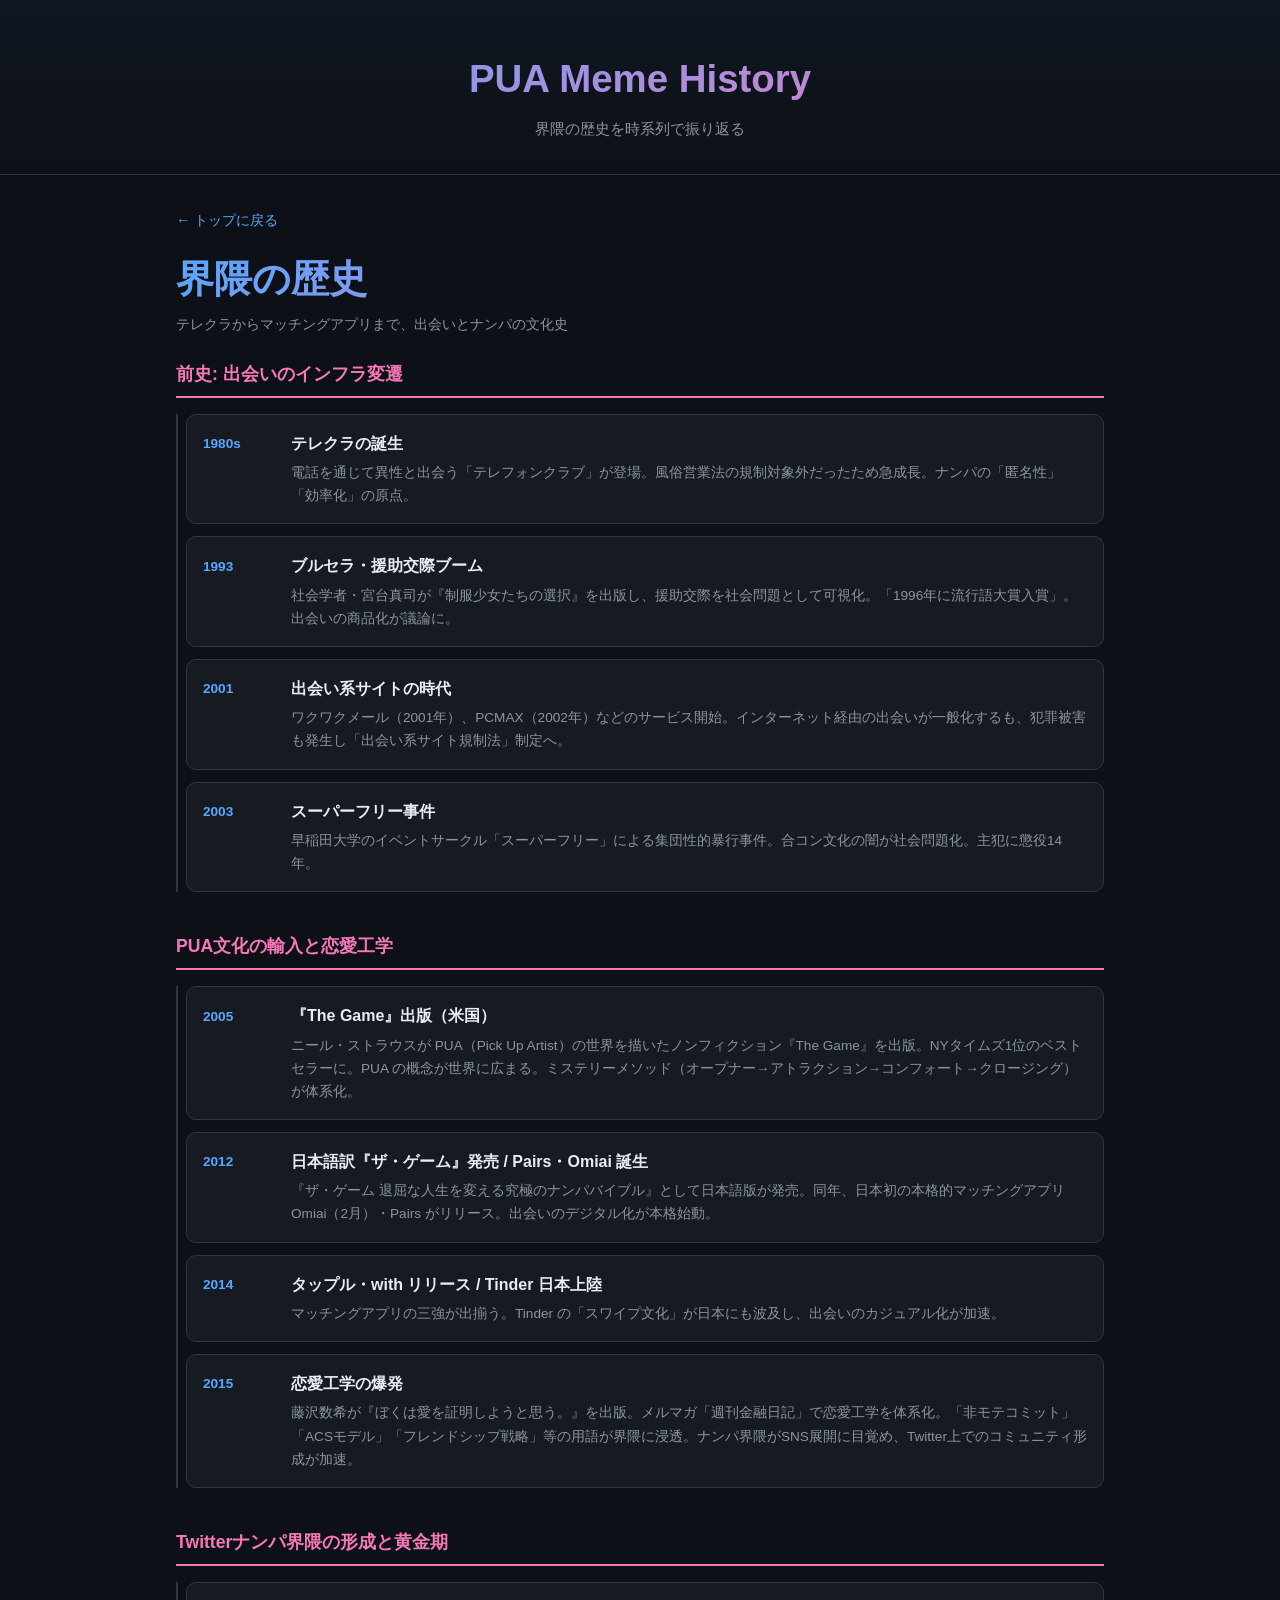
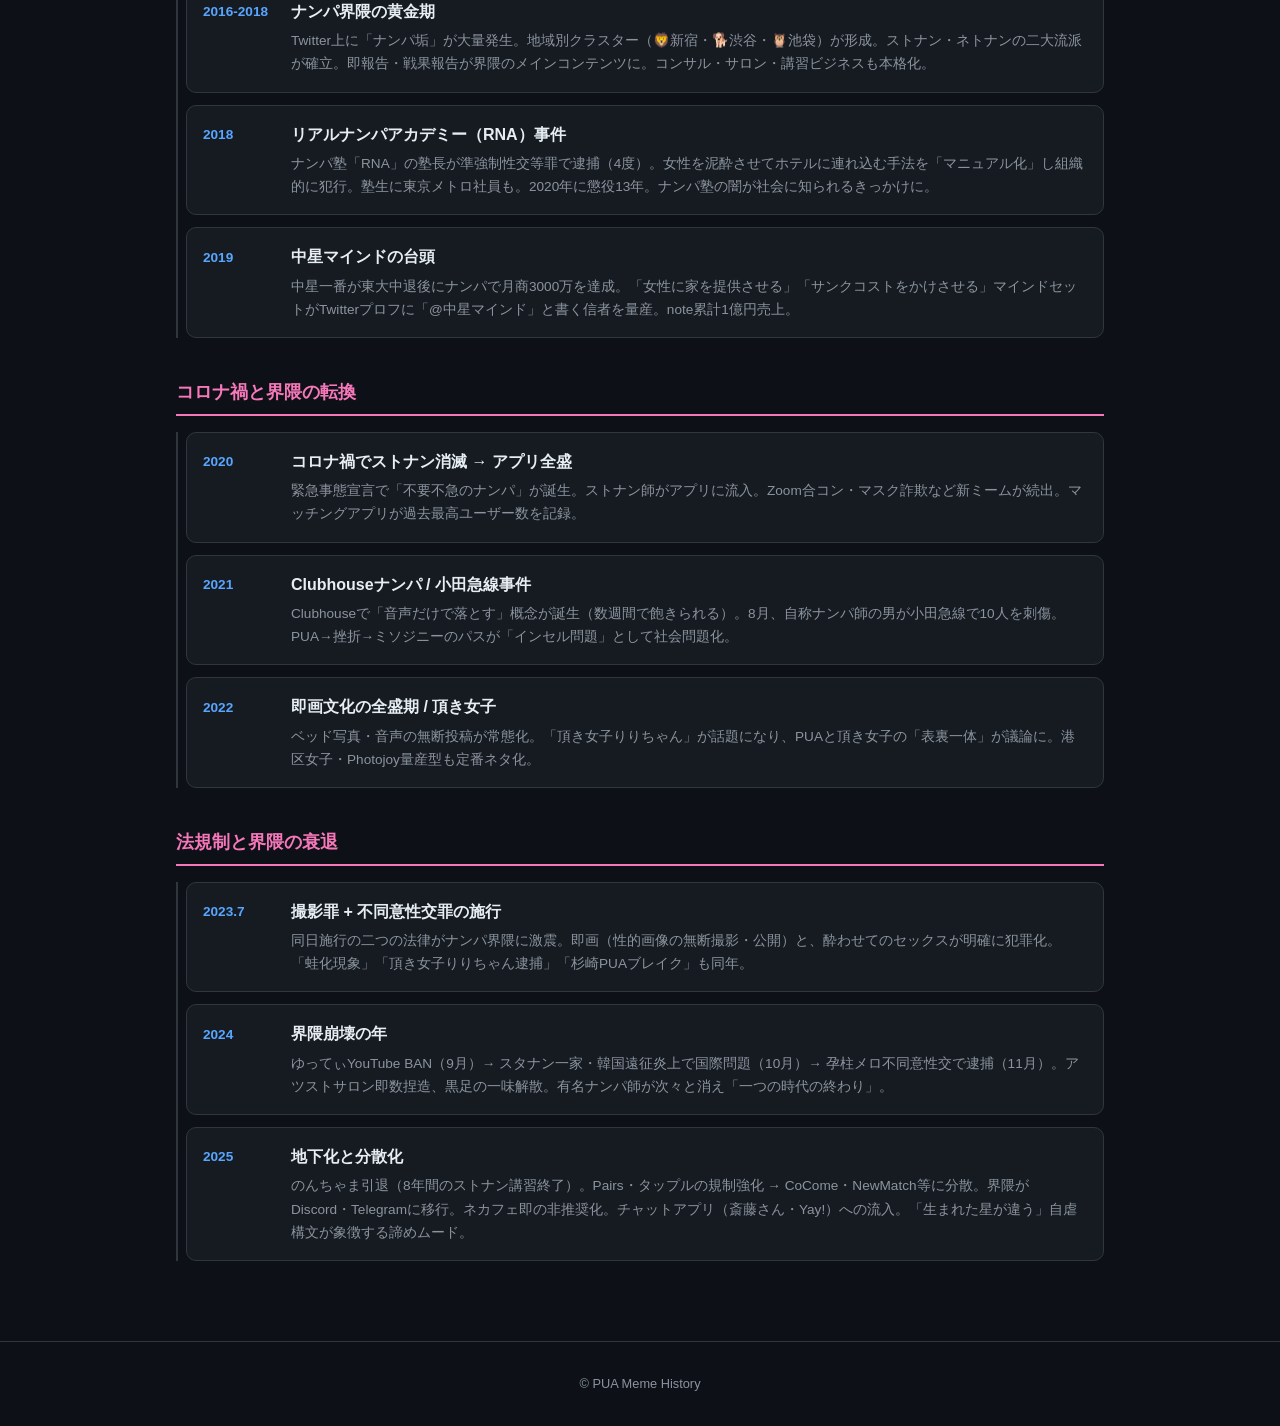
==== site/history.html @ 60b21a6e "界隈の歴史ページ（history.html）を追加 テレクラからマッチングアプリまでの出会い文化史を5つの時代に分けて記録: - 前史: テレクラ→援助交際→出会い系→スーパーフリー事件 - PUA輸" ====
<!DOCTYPE html>
<html lang="ja">
<head>
  <meta charset="UTF-8">
  <meta name="viewport" content="width=device-width, initial-scale=1.0">
  <title>界隈の歴史 - PUA Meme History</title>
  <meta name="description" content="PUA / ナンパ / マッチングアプリ界隈の歴史年表">
  <link rel="icon" href="data:image/svg+xml,<svg xmlns='http://www.w3.org/2000/svg' viewBox='0 0 100 100'><text y='.9em' font-size='90'>🔥</text></svg>">
  <link rel="stylesheet" href="style.css">
</head>
<body>

  <header class="site-header">
    <a href="index.html" class="site-header-link">
      <h1>PUA Meme History</h1>
    </a>
    <p>界隈の歴史を時系列で振り返る</p>
  </header>

  <main class="container container-wide">
    <nav class="year-nav">
      <a href="index.html" class="back-link">&larr; トップに戻る</a>
    </nav>

    <h2 class="year-title">界隈の歴史</h2>
    <p class="timeline-desc">テレクラからマッチングアプリまで、出会いとナンパの文化史</p>

    <div class="history-timeline">

      <div class="history-era">
        <h3 class="history-era-title">前史: 出会いのインフラ変遷</h3>
        <div class="history-items">
          <div class="history-item">
            <span class="history-year">1980s</span>
            <div class="history-content">
              <strong>テレクラの誕生</strong>
              <p>電話を通じて異性と出会う「テレフォンクラブ」が登場。風俗営業法の規制対象外だったため急成長。ナンパの「匿名性」「効率化」の原点。</p>
            </div>
          </div>
          <div class="history-item">
            <span class="history-year">1993</span>
            <div class="history-content">
              <strong>ブルセラ・援助交際ブーム</strong>
              <p>社会学者・宮台真司が『制服少女たちの選択』を出版し、援助交際を社会問題として可視化。「1996年に流行語大賞入賞」。出会いの商品化が議論に。</p>
            </div>
          </div>
          <div class="history-item">
            <span class="history-year">2001</span>
            <div class="history-content">
              <strong>出会い系サイトの時代</strong>
              <p>ワクワクメール（2001年）、PCMAX（2002年）などのサービス開始。インターネット経由の出会いが一般化するも、犯罪被害も発生し「出会い系サイト規制法」制定へ。</p>
            </div>
          </div>
          <div class="history-item">
            <span class="history-year">2003</span>
            <div class="history-content">
              <strong>スーパーフリー事件</strong>
              <p>早稲田大学のイベントサークル「スーパーフリー」による集団性的暴行事件。合コン文化の闇が社会問題化。主犯に懲役14年。</p>
            </div>
          </div>
        </div>
      </div>

      <div class="history-era">
        <h3 class="history-era-title">PUA文化の輸入と恋愛工学</h3>
        <div class="history-items">
          <div class="history-item">
            <span class="history-year">2005</span>
            <div class="history-content">
              <strong>『The Game』出版（米国）</strong>
              <p>ニール・ストラウスが PUA（Pick Up Artist）の世界を描いたノンフィクション『The Game』を出版。NYタイムズ1位のベストセラーに。PUA の概念が世界に広まる。ミステリーメソッド（オープナー→アトラクション→コンフォート→クロージング）が体系化。</p>
            </div>
          </div>
          <div class="history-item">
            <span class="history-year">2012</span>
            <div class="history-content">
              <strong>日本語訳『ザ・ゲーム』発売 / Pairs・Omiai 誕生</strong>
              <p>『ザ・ゲーム 退屈な人生を変える究極のナンパバイブル』として日本語版が発売。同年、日本初の本格的マッチングアプリ Omiai（2月）・Pairs がリリース。出会いのデジタル化が本格始動。</p>
            </div>
          </div>
          <div class="history-item">
            <span class="history-year">2014</span>
            <div class="history-content">
              <strong>タップル・with リリース / Tinder 日本上陸</strong>
              <p>マッチングアプリの三強が出揃う。Tinder の「スワイプ文化」が日本にも波及し、出会いのカジュアル化が加速。</p>
            </div>
          </div>
          <div class="history-item">
            <span class="history-year">2015</span>
            <div class="history-content">
              <strong>恋愛工学の爆発</strong>
              <p>藤沢数希が『ぼくは愛を証明しようと思う。』を出版。メルマガ「週刊金融日記」で恋愛工学を体系化。「非モテコミット」「ACSモデル」「フレンドシップ戦略」等の用語が界隈に浸透。ナンパ界隈がSNS展開に目覚め、Twitter上でのコミュニティ形成が加速。</p>
            </div>
          </div>
        </div>
      </div>

      <div class="history-era">
        <h3 class="history-era-title">Twitterナンパ界隈の形成と黄金期</h3>
        <div class="history-items">
          <div class="history-item">
            <span class="history-year">2016-2018</span>
            <div class="history-content">
              <strong>ナンパ界隈の黄金期</strong>
              <p>Twitter上に「ナンパ垢」が大量発生。地域別クラスター（🦁新宿・🐕渋谷・🦉池袋）が形成。ストナン・ネトナンの二大流派が確立。即報告・戦果報告が界隈のメインコンテンツに。コンサル・サロン・講習ビジネスも本格化。</p>
            </div>
          </div>
          <div class="history-item">
            <span class="history-year">2018</span>
            <div class="history-content">
              <strong>リアルナンパアカデミー（RNA）事件</strong>
              <p>ナンパ塾「RNA」の塾長が準強制性交等罪で逮捕（4度）。女性を泥酔させてホテルに連れ込む手法を「マニュアル化」し組織的に犯行。塾生に東京メトロ社員も。2020年に懲役13年。ナンパ塾の闇が社会に知られるきっかけに。</p>
            </div>
          </div>
          <div class="history-item">
            <span class="history-year">2019</span>
            <div class="history-content">
              <strong>中星マインドの台頭</strong>
              <p>中星一番が東大中退後にナンパで月商3000万を達成。「女性に家を提供させる」「サンクコストをかけさせる」マインドセットがTwitterプロフに「@中星マインド」と書く信者を量産。note累計1億円売上。</p>
            </div>
          </div>
        </div>
      </div>

      <div class="history-era">
        <h3 class="history-era-title">コロナ禍と界隈の転換</h3>
        <div class="history-items">
          <div class="history-item">
            <span class="history-year">2020</span>
            <div class="history-content">
              <strong>コロナ禍でストナン消滅 → アプリ全盛</strong>
              <p>緊急事態宣言で「不要不急のナンパ」が誕生。ストナン師がアプリに流入。Zoom合コン・マスク詐欺など新ミームが続出。マッチングアプリが過去最高ユーザー数を記録。</p>
            </div>
          </div>
          <div class="history-item">
            <span class="history-year">2021</span>
            <div class="history-content">
              <strong>Clubhouseナンパ / 小田急線事件</strong>
              <p>Clubhouseで「音声だけで落とす」概念が誕生（数週間で飽きられる）。8月、自称ナンパ師の男が小田急線で10人を刺傷。PUA→挫折→ミソジニーのパスが「インセル問題」として社会問題化。</p>
            </div>
          </div>
          <div class="history-item">
            <span class="history-year">2022</span>
            <div class="history-content">
              <strong>即画文化の全盛期 / 頂き女子</strong>
              <p>ベッド写真・音声の無断投稿が常態化。「頂き女子りりちゃん」が話題になり、PUAと頂き女子の「表裏一体」が議論に。港区女子・Photojoy量産型も定番ネタ化。</p>
            </div>
          </div>
        </div>
      </div>

      <div class="history-era">
        <h3 class="history-era-title">法規制と界隈の衰退</h3>
        <div class="history-items">
          <div class="history-item">
            <span class="history-year">2023.7</span>
            <div class="history-content">
              <strong>撮影罪 + 不同意性交罪の施行</strong>
              <p>同日施行の二つの法律がナンパ界隈に激震。即画（性的画像の無断撮影・公開）と、酔わせてのセックスが明確に犯罪化。「蛙化現象」「頂き女子りりちゃん逮捕」「杉崎PUAブレイク」も同年。</p>
            </div>
          </div>
          <div class="history-item">
            <span class="history-year">2024</span>
            <div class="history-content">
              <strong>界隈崩壊の年</strong>
              <p>ゆってぃYouTube BAN（9月）→ スタナン一家・韓国遠征炎上で国際問題（10月）→ 孕柱メロ不同意性交で逮捕（11月）。アツストサロン即数捏造、黒足の一味解散。有名ナンパ師が次々と消え「一つの時代の終わり」。</p>
            </div>
          </div>
          <div class="history-item">
            <span class="history-year">2025</span>
            <div class="history-content">
              <strong>地下化と分散化</strong>
              <p>のんちゃま引退（8年間のストナン講習終了）。Pairs・タップルの規制強化 → CoCome・NewMatch等に分散。界隈がDiscord・Telegramに移行。ネカフェ即の非推奨化。チャットアプリ（斎藤さん・Yay!）への流入。「生まれた星が違う」自虐構文が象徴する諦めムード。</p>
            </div>
          </div>
        </div>
      </div>

    </div>
  </main>

  <footer class="site-footer">
    &copy; PUA Meme History
  </footer>

</body>
</html>
---- site/style.css ----
*,
*::before,
*::after {
  margin: 0;
  padding: 0;
  box-sizing: border-box;
}

:root {
  --bg: #0d1117;
  --surface: #161b22;
  --border: #30363d;
  --text: #e6edf3;
  --text-muted: #8b949e;
  --accent: #58a6ff;
  --accent-hover: #79c0ff;
  --pink: #f778ba;
  --gradient: linear-gradient(135deg, #58a6ff, #f778ba);
}

html {
  font-size: 16px;
  scroll-behavior: smooth;
}

body {
  font-family: -apple-system, BlinkMacSystemFont, "Segoe UI", Helvetica, Arial, sans-serif;
  background: var(--bg);
  color: var(--text);
  line-height: 1.6;
  min-height: 100vh;
}

a {
  color: var(--accent);
  text-decoration: none;
  transition: color 0.2s;
}

a:hover {
  color: var(--accent-hover);
}

/* Header */
.site-header {
  text-align: center;
  padding: 3rem 1rem 2rem;
  border-bottom: 1px solid var(--border);
  background: linear-gradient(180deg, rgba(88, 166, 255, 0.04) 0%, transparent 100%);
}

.site-header-link {
  color: inherit;
}

.site-header-link:hover {
  color: inherit;
}

.site-header h1 {
  font-size: 2.4rem;
  font-weight: 800;
  background: var(--gradient);
  -webkit-background-clip: text;
  -webkit-text-fill-color: transparent;
  background-clip: text;
  margin-bottom: 0.5rem;
}

.site-header p {
  color: var(--text-muted);
  max-width: 480px;
  margin: 0 auto;
  font-size: 0.95rem;
}

/* Container */
.container {
  max-width: 720px;
  margin: 0 auto;
  padding: 2rem 1rem;
}

/* Stats */
.stats {
  display: flex;
  align-items: center;
  justify-content: center;
  gap: 0.75rem;
  margin-bottom: 2rem;
  font-size: 0.9rem;
  font-weight: 600;
  color: var(--text-muted);
}

.stats-dot {
  width: 4px;
  height: 4px;
  border-radius: 50%;
  background: var(--border);
}

/* About section */
.about {
  background: var(--surface);
  border: 1px solid var(--border);
  border-radius: 12px;
  padding: 1.5rem;
  margin-bottom: 2rem;
  font-size: 0.95rem;
  color: var(--text-muted);
  line-height: 1.8;
}

.about h2 {
  color: var(--text);
  font-size: 1.1rem;
  margin-bottom: 0.5rem;
}

/* Year grid */
.year-grid {
  display: grid;
  grid-template-columns: repeat(auto-fill, minmax(160px, 1fr));
  gap: 1rem;
}

.year-card {
  display: flex;
  flex-direction: column;
  align-items: center;
  justify-content: center;
  gap: 0.4rem;
  background: var(--surface);
  border: 1px solid var(--border);
  border-radius: 12px;
  padding: 1.8rem 1rem;
  color: var(--text);
  transition: transform 0.2s, border-color 0.2s, box-shadow 0.2s;
}

.year-card:hover {
  transform: translateY(-4px);
  border-color: var(--accent);
  box-shadow: 0 4px 24px rgba(88, 166, 255, 0.15);
  color: var(--accent);
}

.year-card-year {
  font-size: 1.6rem;
  font-weight: 700;
}

.year-card-count {
  font-size: 0.75rem;
  font-weight: 500;
  color: var(--text-muted);
  letter-spacing: 0.03em;
}

.year-card:hover .year-card-count {
  color: var(--accent);
}

/* Year page nav */
.year-nav {
  margin-bottom: 1rem;
}

/* Back link */
.back-link {
  display: inline-block;
  font-size: 0.9rem;
}

/* Year page header */
.year-title {
  font-size: 2.4rem;
  font-weight: 800;
  margin-bottom: 0.25rem;
  background: var(--gradient);
  -webkit-background-clip: text;
  -webkit-text-fill-color: transparent;
  background-clip: text;
}

/* Meme count badge */
.meme-count {
  font-size: 0.85rem;
  font-weight: 600;
  color: var(--text-muted);
  margin-bottom: 1.5rem;
}

/* Meme card */
.meme-list {
  display: flex;
  flex-direction: column;
  gap: 1.2rem;
}

.meme-card {
  background: var(--surface);
  border: 1px solid var(--border);
  border-radius: 12px;
  padding: 1.5rem;
  transition: border-color 0.2s, box-shadow 0.2s;
}

.meme-card:hover {
  border-color: var(--accent);
  box-shadow: 0 2px 12px rgba(88, 166, 255, 0.08);
}

/* Fade in animation */
.fade-in {
  animation: fadeSlideIn 0.4s ease both;
}

@keyframes fadeSlideIn {
  from {
    opacity: 0;
    transform: translateY(12px);
  }
  to {
    opacity: 1;
    transform: translateY(0);
  }
}

.meme-rank {
  display: inline-block;
  font-size: 0.7rem;
  font-weight: 700;
  color: var(--bg);
  background: var(--pink);
  padding: 0.15rem 0.5rem;
  border-radius: 4px;
  letter-spacing: 0.05em;
  margin-bottom: 0.5rem;
}

.meme-name {
  font-size: 1.25rem;
  font-weight: 700;
  margin-bottom: 0.5rem;
}

.meme-description {
  color: var(--text-muted);
  font-size: 0.95rem;
  margin-bottom: 0.5rem;
  line-height: 1.7;
}

.meme-origin {
  font-size: 0.85rem;
  color: var(--text-muted);
  border-left: 3px solid var(--pink);
  padding-left: 0.75rem;
  margin-bottom: 0.75rem;
  opacity: 0.8;
}

.meme-image {
  width: 100%;
  max-width: 400px;
  border-radius: 8px;
  cursor: pointer;
  transition: opacity 0.2s;
}

.meme-image:hover {
  opacity: 0.85;
}

/* Year pager */
.year-pager {
  display: flex;
  justify-content: space-between;
  align-items: center;
  margin-top: 2.5rem;
  padding-top: 1.5rem;
  border-top: 1px solid var(--border);
}

.pager-link {
  font-size: 0.95rem;
  font-weight: 600;
  padding: 0.5rem 1rem;
  border-radius: 8px;
  border: 1px solid var(--border);
  color: var(--text);
  transition: border-color 0.2s, background 0.2s;
}

.pager-link:hover {
  border-color: var(--accent);
  background: rgba(88, 166, 255, 0.08);
  color: var(--accent);
}

/* Empty state */
.empty-state {
  text-align: center;
  color: var(--text-muted);
  padding: 3rem 1rem;
}

/* Lightbox */
.lightbox {
  display: none;
  position: fixed;
  inset: 0;
  z-index: 1000;
  background: rgba(0, 0, 0, 0.92);
  align-items: center;
  justify-content: center;
  cursor: zoom-out;
  animation: fadeIn 0.2s ease;
}

.lightbox.active {
  display: flex;
}

.lightbox img {
  max-width: 90vw;
  max-height: 90vh;
  border-radius: 8px;
  box-shadow: 0 0 40px rgba(0, 0, 0, 0.5);
}

@keyframes fadeIn {
  from { opacity: 0; }
  to { opacity: 1; }
}

/* Buzz meter on meme cards */
.meme-buzz {
  display: flex;
  align-items: center;
  gap: 0.5rem;
  margin-bottom: 0.75rem;
}

.meme-buzz-label {
  font-size: 0.75rem;
  color: var(--text-muted);
  white-space: nowrap;
}

.meme-buzz-track {
  flex: 1;
  height: 6px;
  background: var(--border);
  border-radius: 3px;
  overflow: hidden;
}

.meme-buzz-fill {
  height: 100%;
  border-radius: 3px;
  transition: width 0.6s ease;
}

.meme-buzz-value {
  font-size: 0.75rem;
  font-weight: 700;
  color: var(--text-muted);
  min-width: 1.5rem;
  text-align: right;
}

.meme-peak {
  font-size: 0.75rem;
  color: var(--text-muted);
  margin-bottom: 0.5rem;
}

/* Container wide (for timeline) */
.container-wide {
  max-width: 960px;
}

/* Timeline controls */
.timeline-desc {
  font-size: 0.85rem;
  color: var(--text-muted);
  margin-bottom: 1.5rem;
}

.timeline-controls {
  display: flex;
  gap: 0.5rem;
  margin-bottom: 2rem;
}

.tl-btn {
  padding: 0.4rem 1rem;
  border: 1px solid var(--border);
  border-radius: 8px;
  background: transparent;
  color: var(--text-muted);
  font-size: 0.85rem;
  cursor: pointer;
  transition: all 0.2s;
}

.tl-btn:hover {
  border-color: var(--accent);
  color: var(--text);
}

.tl-btn.active {
  background: var(--accent);
  border-color: var(--accent);
  color: var(--bg);
  font-weight: 600;
}

.timeline-view.hidden {
  display: none;
}

/* Chart view */
.tl-year-group {
  margin-bottom: 2rem;
}

.tl-year-label {
  font-size: 1.3rem;
  font-weight: 700;
  margin-bottom: 0.75rem;
}

.tl-year-label a {
  color: var(--text);
}

.tl-year-label a:hover {
  color: var(--accent);
}

.tl-year-bars {
  display: flex;
  flex-direction: column;
  gap: 0.4rem;
}

.tl-bar-row {
  display: grid;
  grid-template-columns: 2.5rem 1fr auto auto;
  align-items: center;
  gap: 0.5rem;
}

.tl-bar-month {
  font-size: 0.7rem;
  color: var(--text-muted);
  text-align: right;
}

.tl-bar-track {
  height: 20px;
  background: var(--surface);
  border-radius: 4px;
  overflow: hidden;
}

.tl-bar {
  height: 100%;
  border-radius: 4px;
  min-width: 4px;
  transition: width 0.6s ease;
}

.tl-bar-name {
  font-size: 0.8rem;
  color: var(--text);
  white-space: nowrap;
  overflow: hidden;
  text-overflow: ellipsis;
  max-width: 200px;
}

.tl-bar-buzz {
  font-size: 0.7rem;
  font-weight: 700;
  color: var(--text-muted);
  min-width: 1.2rem;
  text-align: right;
}

/* Heatmap view */
.heatmap-grid {
  display: grid;
  grid-template-columns: 3.5rem repeat(12, 1fr);
  gap: 3px;
}

.hm-corner {
  /* empty top-left */
}

.hm-month-header {
  font-size: 0.65rem;
  color: var(--text-muted);
  text-align: center;
  padding: 0.3rem 0;
}

.hm-year-header {
  font-size: 0.85rem;
  font-weight: 600;
  display: flex;
  align-items: center;
}

.hm-year-header a {
  color: var(--text);
}

.hm-year-header a:hover {
  color: var(--accent);
}

.hm-cell {
  aspect-ratio: 1;
  border-radius: 4px;
  display: flex;
  align-items: center;
  justify-content: center;
  cursor: default;
  transition: transform 0.15s;
  min-height: 36px;
}

.hm-cell:hover {
  transform: scale(1.15);
  z-index: 1;
}

.hm-count {
  font-size: 0.75rem;
  font-weight: 700;
  color: var(--text);
}

.hm-legend {
  display: flex;
  align-items: center;
  gap: 0.3rem;
  margin-top: 1.5rem;
  justify-content: center;
}

.hm-legend-label {
  font-size: 0.75rem;
  color: var(--text-muted);
  margin-right: 0.3rem;
}

.hm-legend-cell {
  width: 24px;
  height: 24px;
  border-radius: 4px;
  display: flex;
  align-items: center;
  justify-content: center;
  font-size: 0.6rem;
  font-weight: 700;
  color: var(--text);
}

/* History timeline */
.history-timeline {
  display: flex;
  flex-direction: column;
  gap: 2.5rem;
}

.history-era {
  position: relative;
}

.history-era-title {
  font-size: 1.1rem;
  font-weight: 700;
  color: var(--pink);
  margin-bottom: 1rem;
  padding-bottom: 0.5rem;
  border-bottom: 2px solid var(--pink);
}

.history-items {
  display: flex;
  flex-direction: column;
  gap: 0.75rem;
  padding-left: 0.5rem;
  border-left: 2px solid var(--border);
}

.history-item {
  display: grid;
  grid-template-columns: 4.5rem 1fr;
  gap: 1rem;
  padding: 1rem;
  background: var(--surface);
  border: 1px solid var(--border);
  border-radius: 10px;
  transition: border-color 0.2s;
}

.history-item:hover {
  border-color: var(--accent);
}

.history-year {
  font-size: 0.85rem;
  font-weight: 700;
  color: var(--accent);
  padding-top: 0.15rem;
  white-space: nowrap;
}

.history-content strong {
  display: block;
  font-size: 1rem;
  margin-bottom: 0.3rem;
}

.history-content p {
  font-size: 0.85rem;
  color: var(--text-muted);
  line-height: 1.7;
}

/* Footer */
.site-footer {
  text-align: center;
  padding: 2rem 1rem;
  border-top: 1px solid var(--border);
  color: var(--text-muted);
  font-size: 0.8rem;
  margin-top: 3rem;
}

/* Responsive */
@media (max-width: 480px) {
  .site-header {
    padding: 2rem 1rem 1.5rem;
  }

  .site-header h1 {
    font-size: 1.8rem;
  }

  .year-grid {
    grid-template-columns: repeat(2, 1fr);
  }

  .year-title {
    font-size: 2rem;
  }

  .meme-name {
    font-size: 1.1rem;
  }

  .meme-card {
    padding: 1.2rem;
  }

  .pager-link {
    font-size: 0.85rem;
    padding: 0.4rem 0.75rem;
  }

  .container-wide {
    max-width: 100%;
  }

  .tl-bar-name {
    max-width: 120px;
    font-size: 0.7rem;
  }

  .tl-bar-row {
    grid-template-columns: 2rem 1fr auto auto;
    gap: 0.3rem;
  }

  .hm-month-header {
    font-size: 0.5rem;
  }

  .hm-cell {
    min-height: 28px;
  }

  .hm-year-header {
    font-size: 0.75rem;
  }

  .history-item {
    grid-template-columns: 3.5rem 1fr;
    gap: 0.5rem;
    padding: 0.75rem;
  }

  .history-year {
    font-size: 0.75rem;
  }

  .history-content strong {
    font-size: 0.9rem;
  }
}
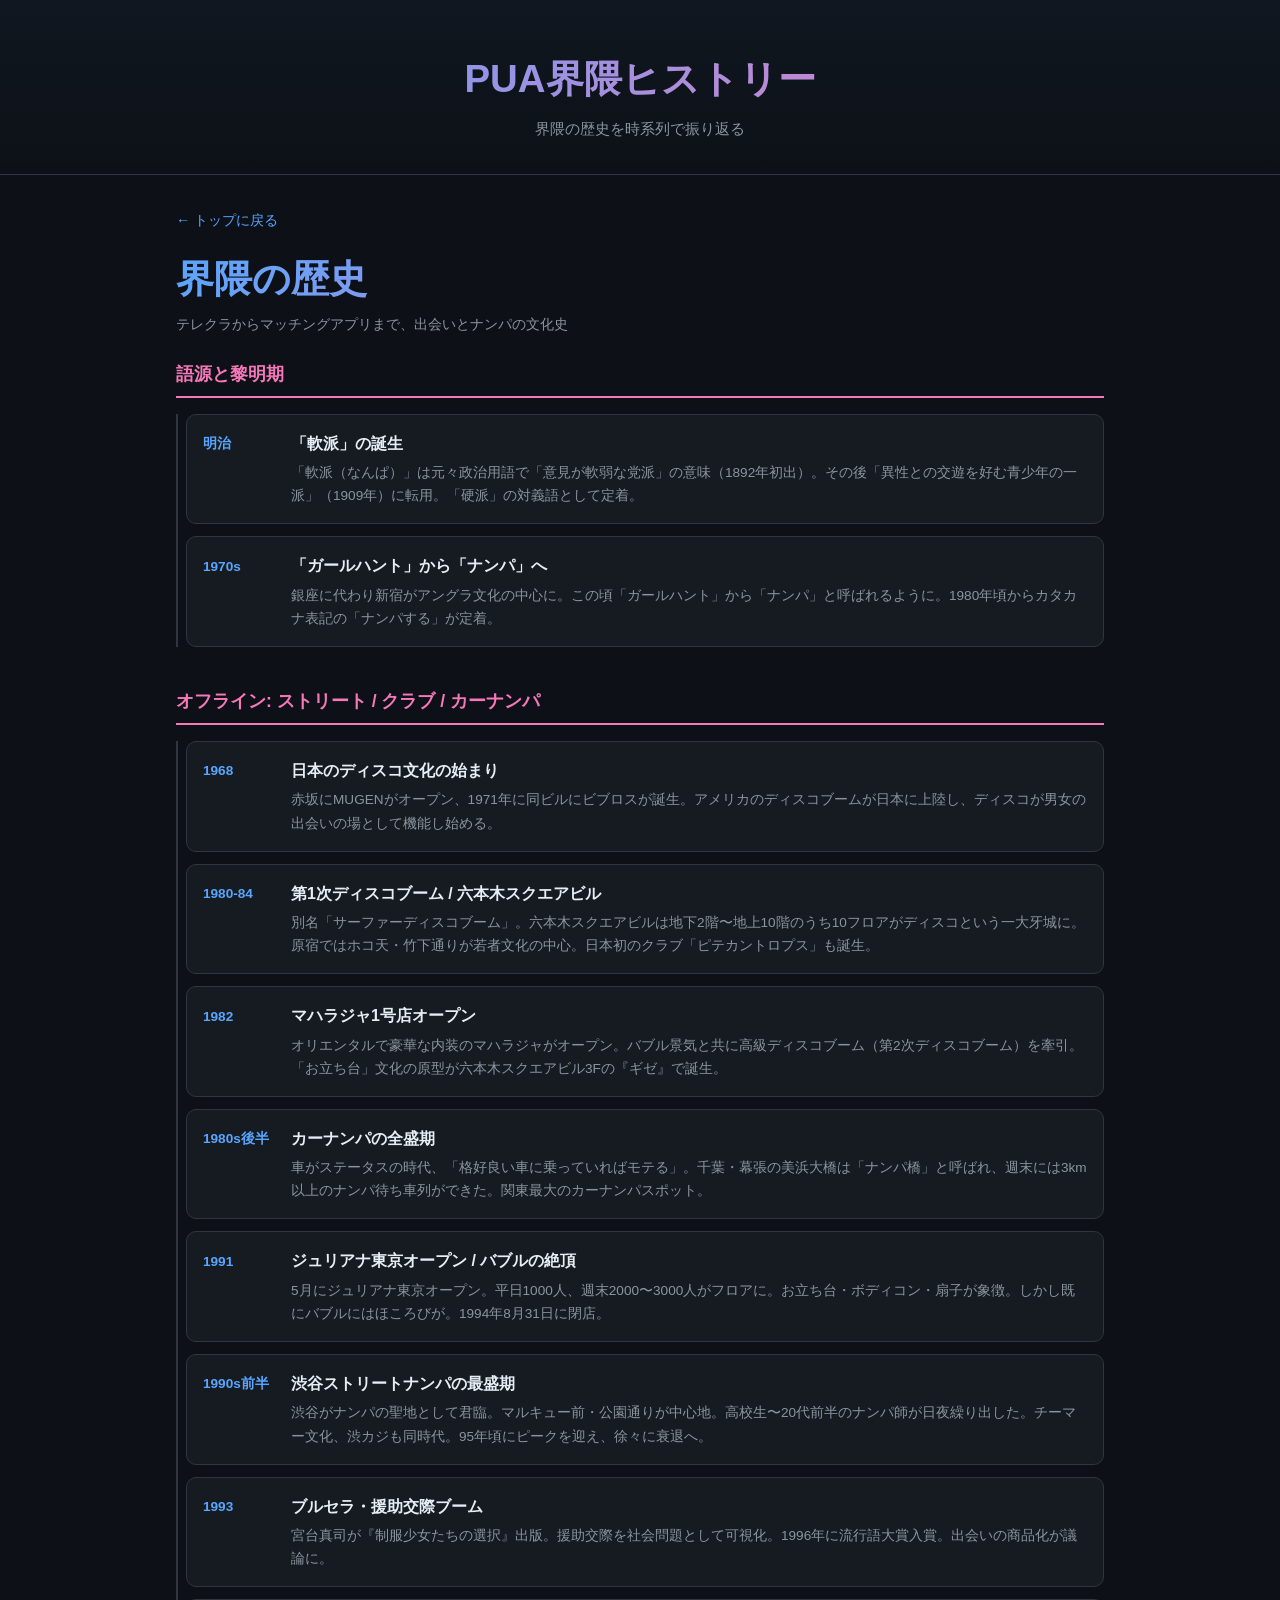
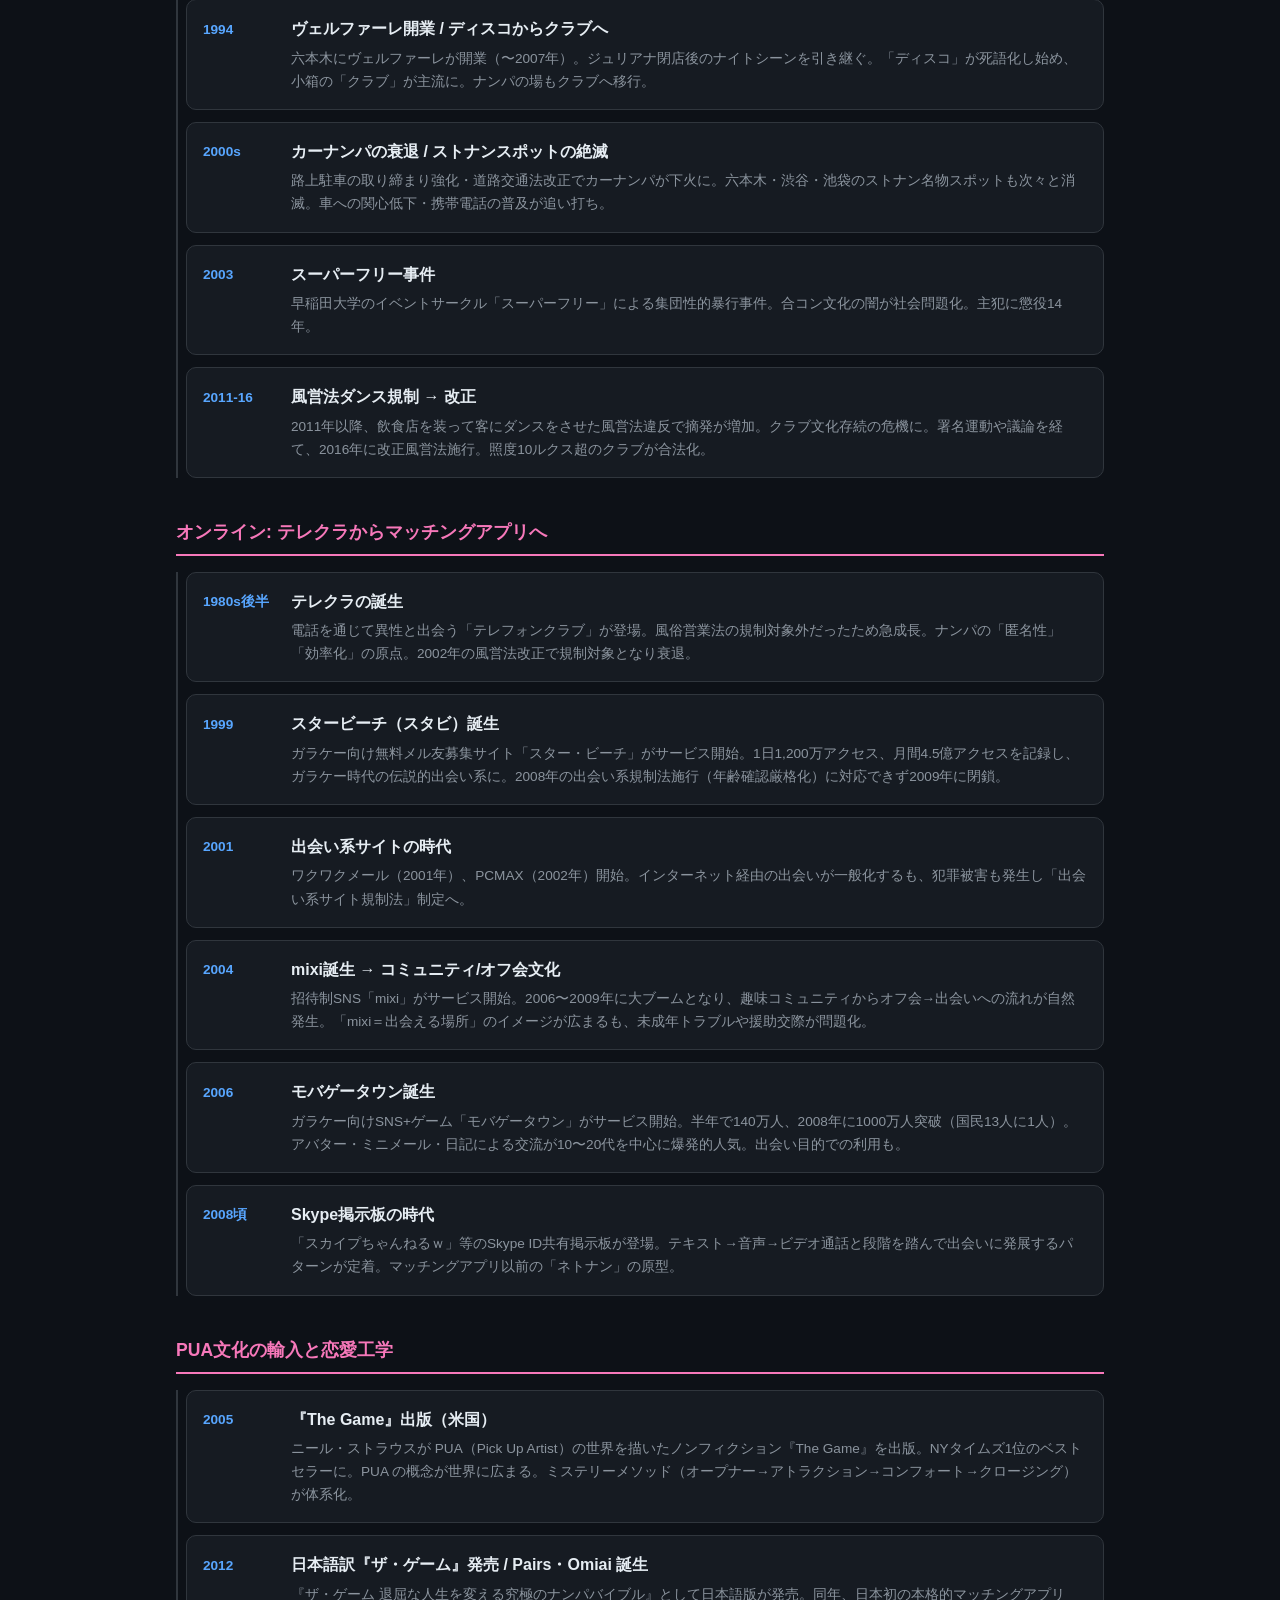
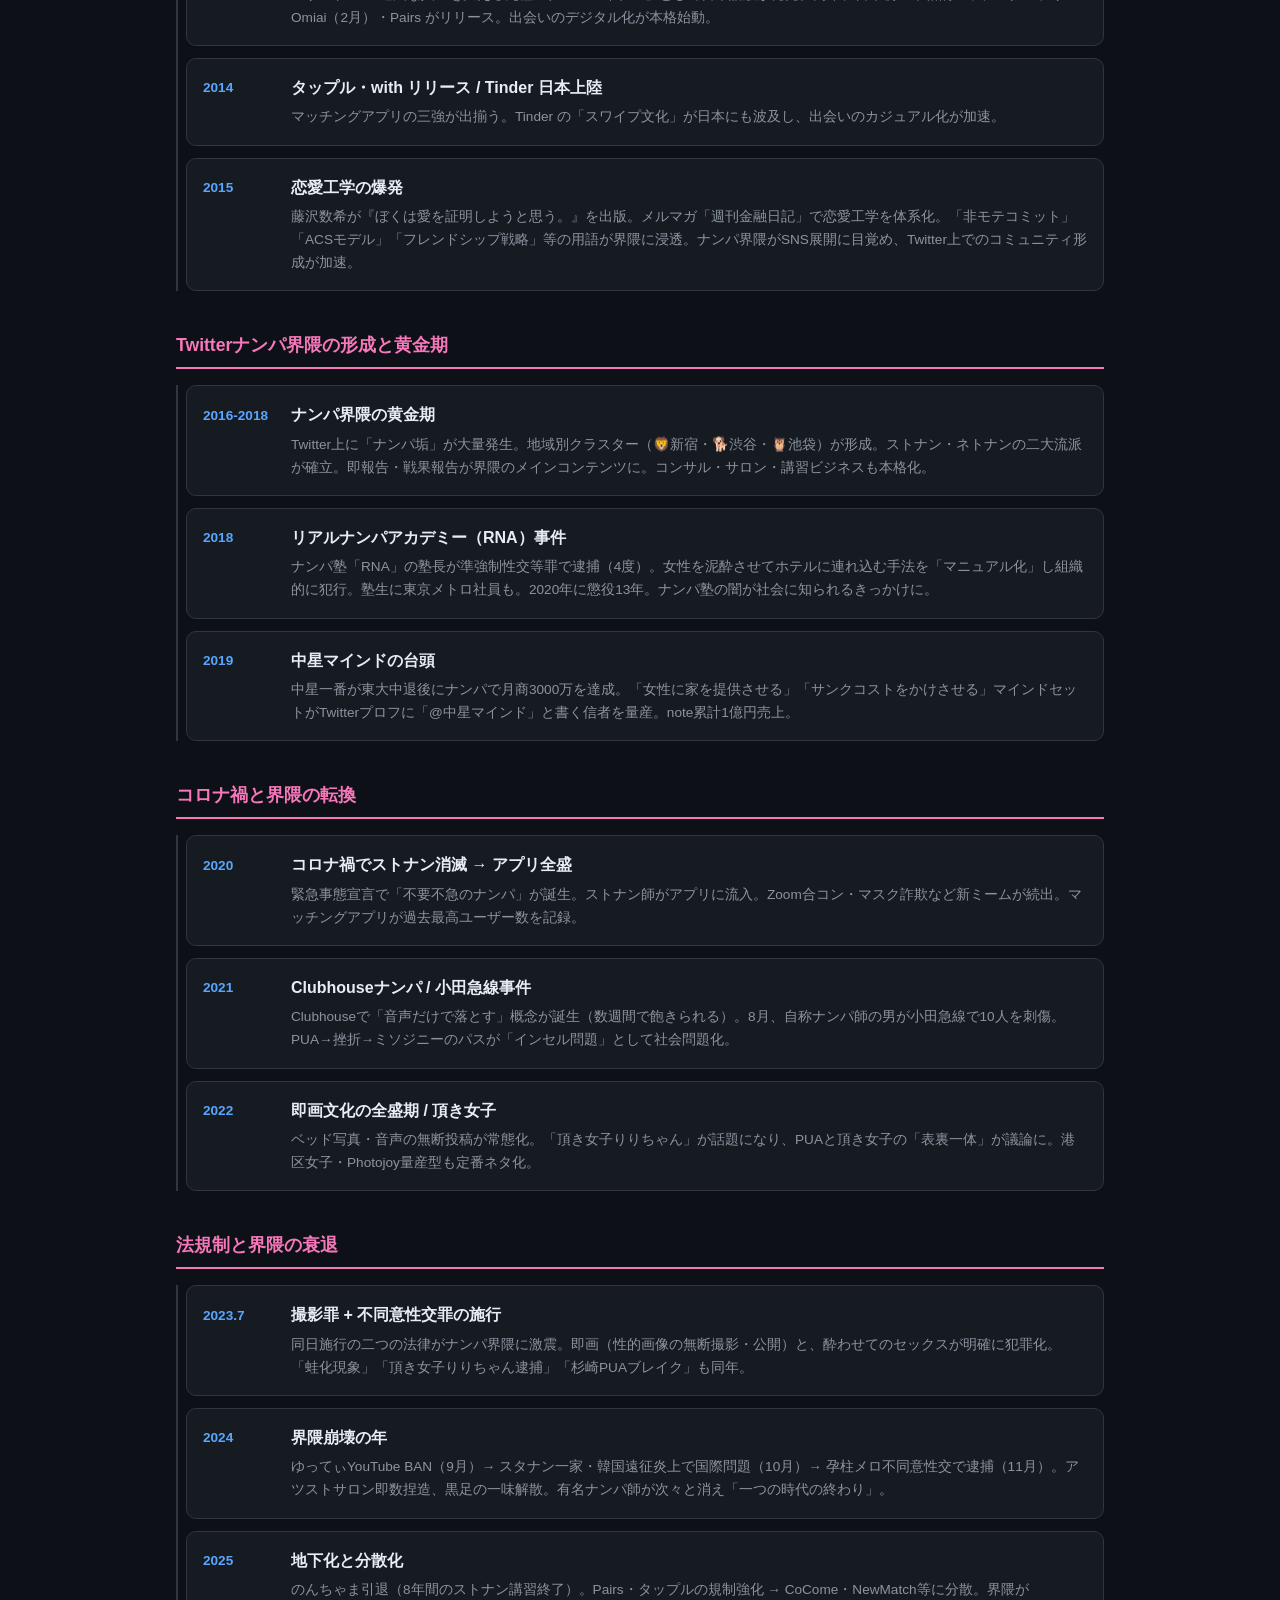
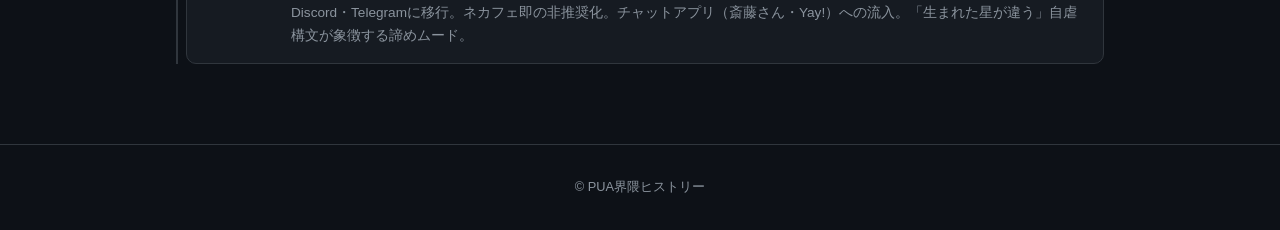
==== commit 2ed34422: "歴史ページをオフライン/オンラインで再構成 オフライン: ストリート / クラブ / カーナンパ   - ディスコ(1968)→マハラジャ→カーナンパ→ジュリアナ→渋谷ストナン   - ヴェルファーレ" ====
--- a/site/history.html
+++ b/site/history.html
@@ -3,7 +3,7 @@
 <head>
   <meta charset="UTF-8">
   <meta name="viewport" content="width=device-width, initial-scale=1.0">
-  <title>界隈の歴史 - PUA Meme History</title>
+  <title>界隈の歴史 - PUA界隈ヒストリー</title>
   <meta name="description" content="PUA / ナンパ / マッチングアプリ界隈の歴史年表">
   <link rel="icon" href="data:image/svg+xml,<svg xmlns='http://www.w3.org/2000/svg' viewBox='0 0 100 100'><text y='.9em' font-size='90'>🔥</text></svg>">
   <link rel="stylesheet" href="style.css">
@@ -12,7 +12,7 @@
 
   <header class="site-header">
     <a href="index.html" class="site-header-link">
-      <h1>PUA Meme History</h1>
+      <h1>PUA界隈ヒストリー</h1>
     </a>
     <p>界隈の歴史を時系列で振り返る</p>
   </header>
@@ -28,27 +28,89 @@
     <div class="history-timeline">
 
       <div class="history-era">
-        <h3 class="history-era-title">前史: 出会いのインフラ変遷</h3>
-        <div class="history-items">
-          <div class="history-item">
-            <span class="history-year">1980s</span>
-            <div class="history-content">
-              <strong>テレクラの誕生</strong>
-              <p>電話を通じて異性と出会う「テレフォンクラブ」が登場。風俗営業法の規制対象外だったため急成長。ナンパの「匿名性」「効率化」の原点。</p>
+        <h3 class="history-era-title">語源と黎明期</h3>
+        <div class="history-items">
+          <div class="history-item">
+            <span class="history-year">明治</span>
+            <div class="history-content">
+              <strong>「軟派」の誕生</strong>
+              <p>「軟派（なんぱ）」は元々政治用語で「意見が軟弱な党派」の意味（1892年初出）。その後「異性との交遊を好む青少年の一派」（1909年）に転用。「硬派」の対義語として定着。</p>
+            </div>
+          </div>
+          <div class="history-item">
+            <span class="history-year">1970s</span>
+            <div class="history-content">
+              <strong>「ガールハント」から「ナンパ」へ</strong>
+              <p>銀座に代わり新宿がアングラ文化の中心に。この頃「ガールハント」から「ナンパ」と呼ばれるように。1980年頃からカタカナ表記の「ナンパする」が定着。</p>
+            </div>
+          </div>
+        </div>
+      </div>
+
+      <div class="history-era">
+        <h3 class="history-era-title">オフライン: ストリート / クラブ / カーナンパ</h3>
+        <div class="history-items">
+          <div class="history-item">
+            <span class="history-year">1968</span>
+            <div class="history-content">
+              <strong>日本のディスコ文化の始まり</strong>
+              <p>赤坂にMUGENがオープン、1971年に同ビルにビブロスが誕生。アメリカのディスコブームが日本に上陸し、ディスコが男女の出会いの場として機能し始める。</p>
+            </div>
+          </div>
+          <div class="history-item">
+            <span class="history-year">1980-84</span>
+            <div class="history-content">
+              <strong>第1次ディスコブーム / 六本木スクエアビル</strong>
+              <p>別名「サーファーディスコブーム」。六本木スクエアビルは地下2階〜地上10階のうち10フロアがディスコという一大牙城に。原宿ではホコ天・竹下通りが若者文化の中心。日本初のクラブ「ピテカントロプス」も誕生。</p>
+            </div>
+          </div>
+          <div class="history-item">
+            <span class="history-year">1982</span>
+            <div class="history-content">
+              <strong>マハラジャ1号店オープン</strong>
+              <p>オリエンタルで豪華な内装のマハラジャがオープン。バブル景気と共に高級ディスコブーム（第2次ディスコブーム）を牽引。「お立ち台」文化の原型が六本木スクエアビル3Fの『ギゼ』で誕生。</p>
+            </div>
+          </div>
+          <div class="history-item">
+            <span class="history-year">1980s後半</span>
+            <div class="history-content">
+              <strong>カーナンパの全盛期</strong>
+              <p>車がステータスの時代、「格好良い車に乗っていればモテる」。千葉・幕張の美浜大橋は「ナンパ橋」と呼ばれ、週末には3km以上のナンパ待ち車列ができた。関東最大のカーナンパスポット。</p>
+            </div>
+          </div>
+          <div class="history-item">
+            <span class="history-year">1991</span>
+            <div class="history-content">
+              <strong>ジュリアナ東京オープン / バブルの絶頂</strong>
+              <p>5月にジュリアナ東京オープン。平日1000人、週末2000〜3000人がフロアに。お立ち台・ボディコン・扇子が象徴。しかし既にバブルにはほころびが。1994年8月31日に閉店。</p>
+            </div>
+          </div>
+          <div class="history-item">
+            <span class="history-year">1990s前半</span>
+            <div class="history-content">
+              <strong>渋谷ストリートナンパの最盛期</strong>
+              <p>渋谷がナンパの聖地として君臨。マルキュー前・公園通りが中心地。高校生〜20代前半のナンパ師が日夜繰り出した。チーマー文化、渋カジも同時代。95年頃にピークを迎え、徐々に衰退へ。</p>
             </div>
           </div>
           <div class="history-item">
             <span class="history-year">1993</span>
             <div class="history-content">
               <strong>ブルセラ・援助交際ブーム</strong>
-              <p>社会学者・宮台真司が『制服少女たちの選択』を出版し、援助交際を社会問題として可視化。「1996年に流行語大賞入賞」。出会いの商品化が議論に。</p>
-            </div>
-          </div>
-          <div class="history-item">
-            <span class="history-year">2001</span>
-            <div class="history-content">
-              <strong>出会い系サイトの時代</strong>
-              <p>ワクワクメール（2001年）、PCMAX（2002年）などのサービス開始。インターネット経由の出会いが一般化するも、犯罪被害も発生し「出会い系サイト規制法」制定へ。</p>
+              <p>宮台真司が『制服少女たちの選択』出版。援助交際を社会問題として可視化。1996年に流行語大賞入賞。出会いの商品化が議論に。</p>
+            </div>
+          </div>
+          <div class="history-item">
+            <span class="history-year">1994</span>
+            <div class="history-content">
+              <strong>ヴェルファーレ開業 / ディスコからクラブへ</strong>
+              <p>六本木にヴェルファーレが開業（〜2007年）。ジュリアナ閉店後のナイトシーンを引き継ぐ。「ディスコ」が死語化し始め、小箱の「クラブ」が主流に。ナンパの場もクラブへ移行。</p>
+            </div>
+          </div>
+          <div class="history-item">
+            <span class="history-year">2000s</span>
+            <div class="history-content">
+              <strong>カーナンパの衰退 / ストナンスポットの絶滅</strong>
+              <p>路上駐車の取り締まり強化・道路交通法改正でカーナンパが下火に。六本木・渋谷・池袋のストナン名物スポットも次々と消滅。車への関心低下・携帯電話の普及が追い打ち。</p>
             </div>
           </div>
           <div class="history-item">
@@ -58,6 +120,61 @@
               <p>早稲田大学のイベントサークル「スーパーフリー」による集団性的暴行事件。合コン文化の闇が社会問題化。主犯に懲役14年。</p>
             </div>
           </div>
+          <div class="history-item">
+            <span class="history-year">2011-16</span>
+            <div class="history-content">
+              <strong>風営法ダンス規制 → 改正</strong>
+              <p>2011年以降、飲食店を装って客にダンスをさせた風営法違反で摘発が増加。クラブ文化存続の危機に。署名運動や議論を経て、2016年に改正風営法施行。照度10ルクス超のクラブが合法化。</p>
+            </div>
+          </div>
+        </div>
+      </div>
+
+      <div class="history-era">
+        <h3 class="history-era-title">オンライン: テレクラからマッチングアプリへ</h3>
+        <div class="history-items">
+          <div class="history-item">
+            <span class="history-year">1980s後半</span>
+            <div class="history-content">
+              <strong>テレクラの誕生</strong>
+              <p>電話を通じて異性と出会う「テレフォンクラブ」が登場。風俗営業法の規制対象外だったため急成長。ナンパの「匿名性」「効率化」の原点。2002年の風営法改正で規制対象となり衰退。</p>
+            </div>
+          </div>
+          <div class="history-item">
+            <span class="history-year">1999</span>
+            <div class="history-content">
+              <strong>スタービーチ（スタビ）誕生</strong>
+              <p>ガラケー向け無料メル友募集サイト「スター・ビーチ」がサービス開始。1日1,200万アクセス、月間4.5億アクセスを記録し、ガラケー時代の伝説的出会い系に。2008年の出会い系規制法施行（年齢確認厳格化）に対応できず2009年に閉鎖。</p>
+            </div>
+          </div>
+          <div class="history-item">
+            <span class="history-year">2001</span>
+            <div class="history-content">
+              <strong>出会い系サイトの時代</strong>
+              <p>ワクワクメール（2001年）、PCMAX（2002年）開始。インターネット経由の出会いが一般化するも、犯罪被害も発生し「出会い系サイト規制法」制定へ。</p>
+            </div>
+          </div>
+          <div class="history-item">
+            <span class="history-year">2004</span>
+            <div class="history-content">
+              <strong>mixi誕生 → コミュニティ/オフ会文化</strong>
+              <p>招待制SNS「mixi」がサービス開始。2006〜2009年に大ブームとなり、趣味コミュニティからオフ会→出会いへの流れが自然発生。「mixi＝出会える場所」のイメージが広まるも、未成年トラブルや援助交際が問題化。</p>
+            </div>
+          </div>
+          <div class="history-item">
+            <span class="history-year">2006</span>
+            <div class="history-content">
+              <strong>モバゲータウン誕生</strong>
+              <p>ガラケー向けSNS+ゲーム「モバゲータウン」がサービス開始。半年で140万人、2008年に1000万人突破（国民13人に1人）。アバター・ミニメール・日記による交流が10〜20代を中心に爆発的人気。出会い目的での利用も。</p>
+            </div>
+          </div>
+          <div class="history-item">
+            <span class="history-year">2008頃</span>
+            <div class="history-content">
+              <strong>Skype掲示板の時代</strong>
+              <p>「スカイプちゃんねるｗ」等のSkype ID共有掲示板が登場。テキスト→音声→ビデオ通話と段階を踏んで出会いに発展するパターンが定着。マッチングアプリ以前の「ネトナン」の原型。</p>
+            </div>
+          </div>
         </div>
       </div>
 
@@ -180,7 +297,7 @@
   </main>
 
   <footer class="site-footer">
-    &copy; PUA Meme History
+    &copy; PUA界隈ヒストリー
   </footer>
 
 </body>
--- a/site/style.css
+++ b/site/style.css
@@ -41,6 +41,324 @@
   color: var(--accent-hover);
 }
 
+/* Hero */
+.hero {
+  position: relative;
+  text-align: center;
+  padding: 4rem 1rem 3rem;
+  background: radial-gradient(ellipse at 50% 0%, rgba(88, 166, 255, 0.12) 0%, transparent 60%),
+              radial-gradient(ellipse at 80% 20%, rgba(247, 120, 186, 0.08) 0%, transparent 50%),
+              var(--bg);
+  border-bottom: 1px solid var(--border);
+  overflow: hidden;
+}
+
+.hero::before {
+  content: "";
+  position: absolute;
+  inset: 0;
+  background: repeating-linear-gradient(
+    0deg,
+    transparent,
+    transparent 40px,
+    rgba(48, 54, 61, 0.3) 40px,
+    rgba(48, 54, 61, 0.3) 41px
+  );
+  pointer-events: none;
+}
+
+.hero-inner {
+  position: relative;
+  z-index: 1;
+}
+
+.hero-label {
+  font-size: 0.7rem;
+  font-weight: 700;
+  letter-spacing: 0.2em;
+  text-transform: uppercase;
+  color: var(--pink);
+  margin-bottom: 1rem;
+}
+
+.hero-title {
+  font-size: 3.2rem;
+  font-weight: 900;
+  line-height: 1.1;
+  background: var(--gradient);
+  -webkit-background-clip: text;
+  -webkit-text-fill-color: transparent;
+  background-clip: text;
+  margin-bottom: 1rem;
+}
+
+.hero-sub {
+  color: var(--text-muted);
+  font-size: 0.95rem;
+  line-height: 1.8;
+  max-width: 400px;
+  margin: 0 auto 1.5rem;
+}
+
+.hero-stats {
+  display: flex;
+  align-items: center;
+  justify-content: center;
+  gap: 0.75rem;
+  font-size: 0.9rem;
+  font-weight: 600;
+  color: var(--text-muted);
+}
+
+/* Hero compact */
+.hero-compact {
+  padding: 2.5rem 1rem 2rem;
+}
+
+.hero-compact .hero-title {
+  font-size: 2rem;
+  margin-bottom: 0.5rem;
+}
+
+.hero-compact .hero-sub {
+  margin-bottom: 0;
+  font-size: 0.85rem;
+}
+
+/* Nav row (pills) */
+.nav-row {
+  display: flex;
+  gap: 0.5rem;
+  margin-bottom: 1.5rem;
+}
+
+.nav-pill {
+  padding: 0.4rem 1rem;
+  font-size: 0.8rem;
+  font-weight: 600;
+  border: 1px solid var(--border);
+  border-radius: 20px;
+  color: var(--text-muted);
+  transition: all 0.2s;
+}
+
+.nav-pill:hover {
+  border-color: var(--accent);
+  color: var(--accent);
+  background: rgba(88, 166, 255, 0.06);
+}
+
+/* Year list (compact rows) */
+.year-list {
+  display: flex;
+  flex-direction: column;
+  gap: 2px;
+  margin-bottom: 2rem;
+}
+
+.year-row {
+  display: grid;
+  grid-template-columns: 3.5rem 1fr auto auto;
+  align-items: center;
+  gap: 0.75rem;
+  padding: 0.85rem 1rem;
+  background: var(--surface);
+  border: 1px solid transparent;
+  border-radius: 8px;
+  color: var(--text);
+  transition: border-color 0.15s, background 0.15s;
+}
+
+.year-row:hover {
+  border-color: var(--accent);
+  background: rgba(88, 166, 255, 0.04);
+  color: var(--text);
+}
+
+.year-row-year {
+  font-size: 1.1rem;
+  font-weight: 700;
+}
+
+.year-row-tags {
+  display: flex;
+  gap: 0.35rem;
+  flex-wrap: wrap;
+  overflow: hidden;
+}
+
+.year-row-tag {
+  font-size: 0.65rem;
+  padding: 0.15rem 0.45rem;
+  background: var(--border);
+  border-radius: 4px;
+  color: var(--text-muted);
+  white-space: nowrap;
+}
+
+.year-row:hover .year-row-tag {
+  background: rgba(88, 166, 255, 0.15);
+  color: var(--accent);
+}
+
+.year-row-count {
+  font-size: 0.75rem;
+  font-weight: 600;
+  color: var(--text-muted);
+  min-width: 1.5rem;
+  text-align: right;
+}
+
+.year-row-arrow {
+  font-size: 1.2rem;
+  color: var(--border);
+  transition: color 0.15s;
+}
+
+.year-row:hover .year-row-arrow {
+  color: var(--accent);
+}
+
+/* Nav cards */
+.nav-cards {
+  display: grid;
+  grid-template-columns: repeat(2, 1fr);
+  gap: 1rem;
+  margin-bottom: 2.5rem;
+}
+
+.nav-card {
+  display: flex;
+  flex-direction: column;
+  align-items: center;
+  gap: 0.3rem;
+  padding: 1.5rem 1rem;
+  background: var(--surface);
+  border: 1px solid var(--border);
+  border-radius: 12px;
+  color: var(--text);
+  transition: transform 0.2s, border-color 0.2s, box-shadow 0.2s;
+}
+
+.nav-card:hover {
+  transform: translateY(-3px);
+  border-color: var(--accent);
+  box-shadow: 0 4px 20px rgba(88, 166, 255, 0.12);
+  color: var(--accent);
+}
+
+.nav-card-icon {
+  font-size: 1.6rem;
+  margin-bottom: 0.2rem;
+}
+
+.nav-card-title {
+  font-size: 1rem;
+  font-weight: 700;
+}
+
+.nav-card-desc {
+  font-size: 0.7rem;
+  color: var(--text-muted);
+}
+
+/* Pickup section */
+.pickup-section {
+  margin-bottom: 2.5rem;
+}
+
+.section-title {
+  font-size: 1rem;
+  font-weight: 700;
+  color: var(--text-muted);
+  text-transform: uppercase;
+  letter-spacing: 0.08em;
+  margin-bottom: 1rem;
+}
+
+.pickup-scroll {
+  display: flex;
+  gap: 0.75rem;
+  overflow-x: auto;
+  padding-bottom: 0.5rem;
+  scroll-snap-type: x mandatory;
+  -webkit-overflow-scrolling: touch;
+}
+
+.pickup-scroll::-webkit-scrollbar {
+  height: 4px;
+}
+
+.pickup-scroll::-webkit-scrollbar-track {
+  background: var(--border);
+  border-radius: 2px;
+}
+
+.pickup-scroll::-webkit-scrollbar-thumb {
+  background: var(--text-muted);
+  border-radius: 2px;
+}
+
+.pickup-card {
+  flex: 0 0 220px;
+  scroll-snap-align: start;
+  background: var(--surface);
+  border: 1px solid var(--border);
+  border-radius: 10px;
+  padding: 1rem;
+  color: var(--text);
+  transition: border-color 0.2s;
+  text-decoration: none;
+}
+
+.pickup-card:hover {
+  border-color: var(--accent);
+  color: var(--text);
+}
+
+.pickup-card-year {
+  font-size: 0.65rem;
+  font-weight: 700;
+  color: var(--pink);
+  letter-spacing: 0.05em;
+}
+
+.pickup-card-name {
+  font-size: 0.9rem;
+  font-weight: 700;
+  margin: 0.25rem 0;
+  display: -webkit-box;
+  -webkit-line-clamp: 2;
+  -webkit-box-orient: vertical;
+  overflow: hidden;
+}
+
+.pickup-card-buzz {
+  display: flex;
+  align-items: center;
+  gap: 0.4rem;
+  margin-top: 0.4rem;
+}
+
+.pickup-card-buzz-track {
+  flex: 1;
+  height: 4px;
+  background: var(--border);
+  border-radius: 2px;
+  overflow: hidden;
+}
+
+.pickup-card-buzz-fill {
+  height: 100%;
+  border-radius: 2px;
+}
+
+.pickup-card-buzz-val {
+  font-size: 0.65rem;
+  font-weight: 700;
+  color: var(--text-muted);
+}
+
 /* Header */
 .site-header {
   text-align: center;
@@ -648,6 +966,26 @@
 
 /* Responsive */
 @media (max-width: 480px) {
+  .hero {
+    padding: 3rem 1rem 2rem;
+  }
+
+  .hero-title {
+    font-size: 2.2rem;
+  }
+
+  .hero-sub {
+    font-size: 0.85rem;
+  }
+
+  .nav-cards {
+    grid-template-columns: 1fr;
+  }
+
+  .pickup-card {
+    flex: 0 0 180px;
+  }
+
   .site-header {
     padding: 2rem 1rem 1.5rem;
   }
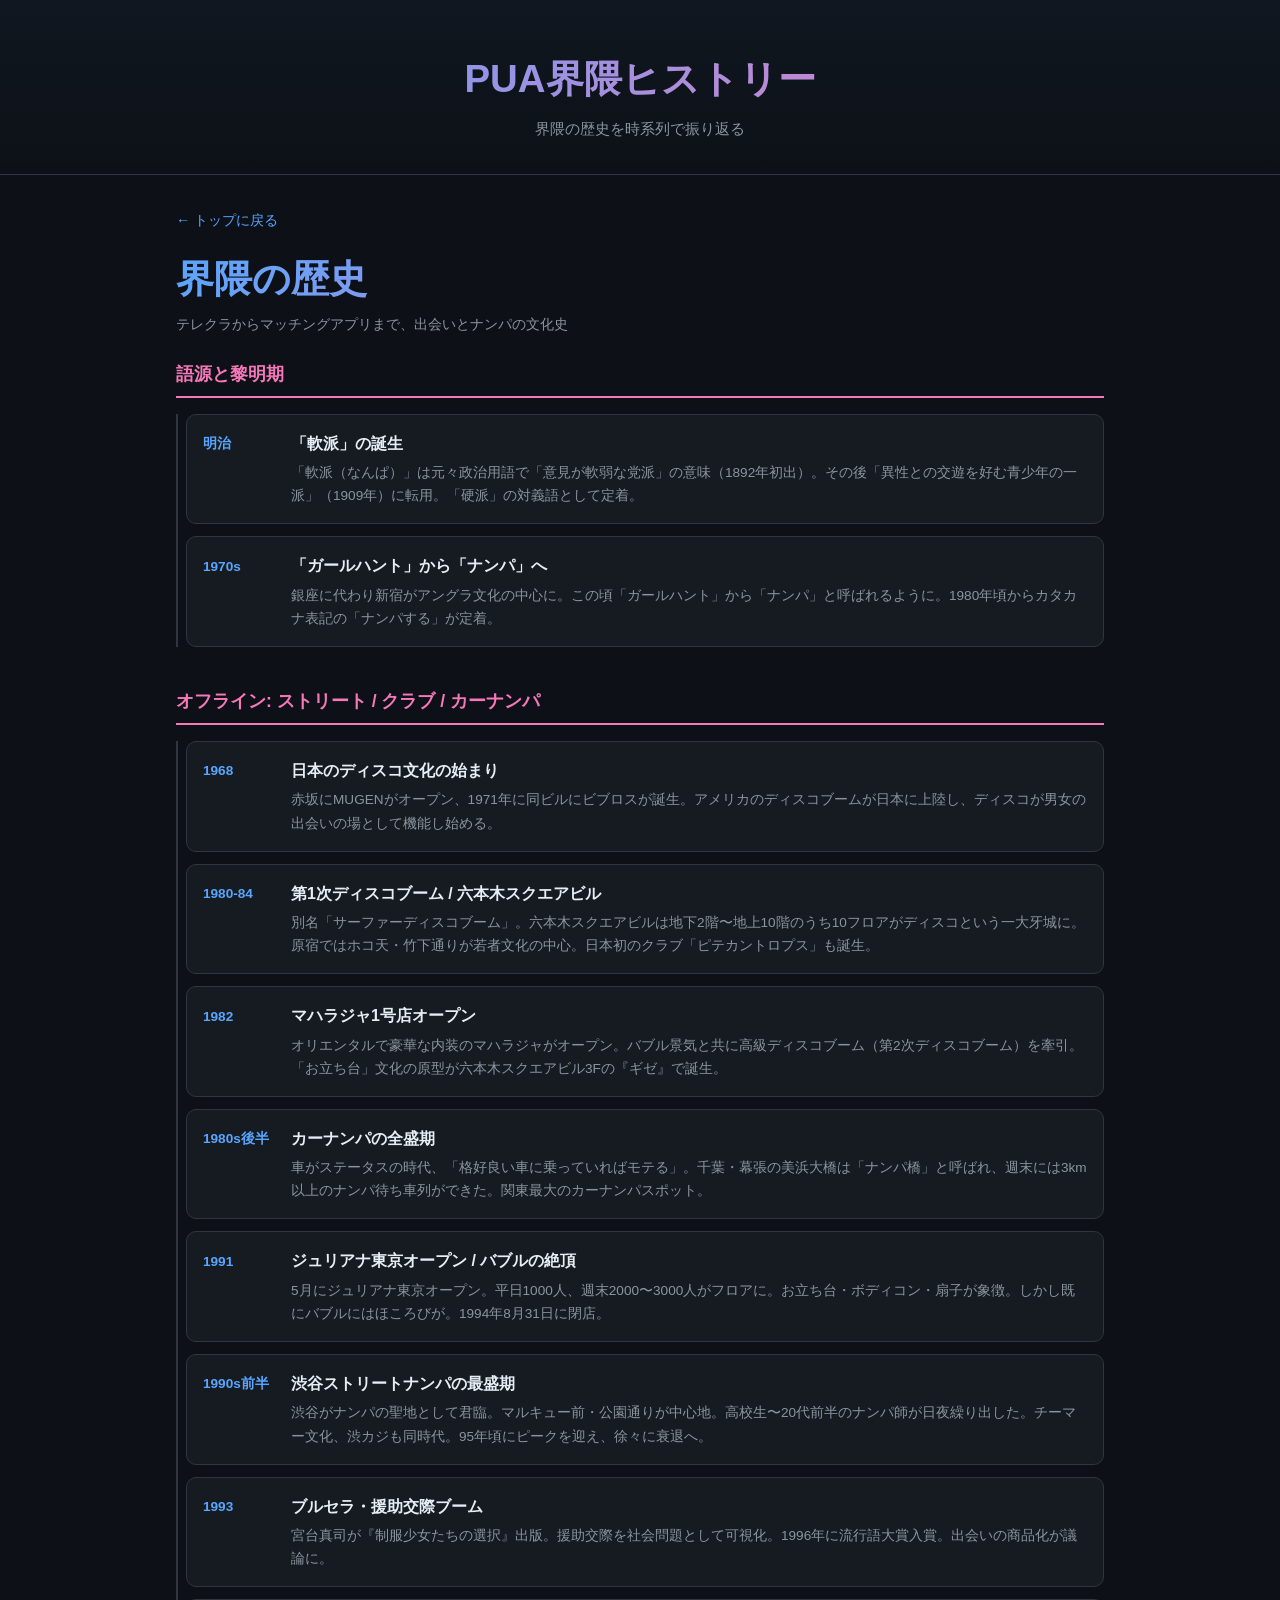
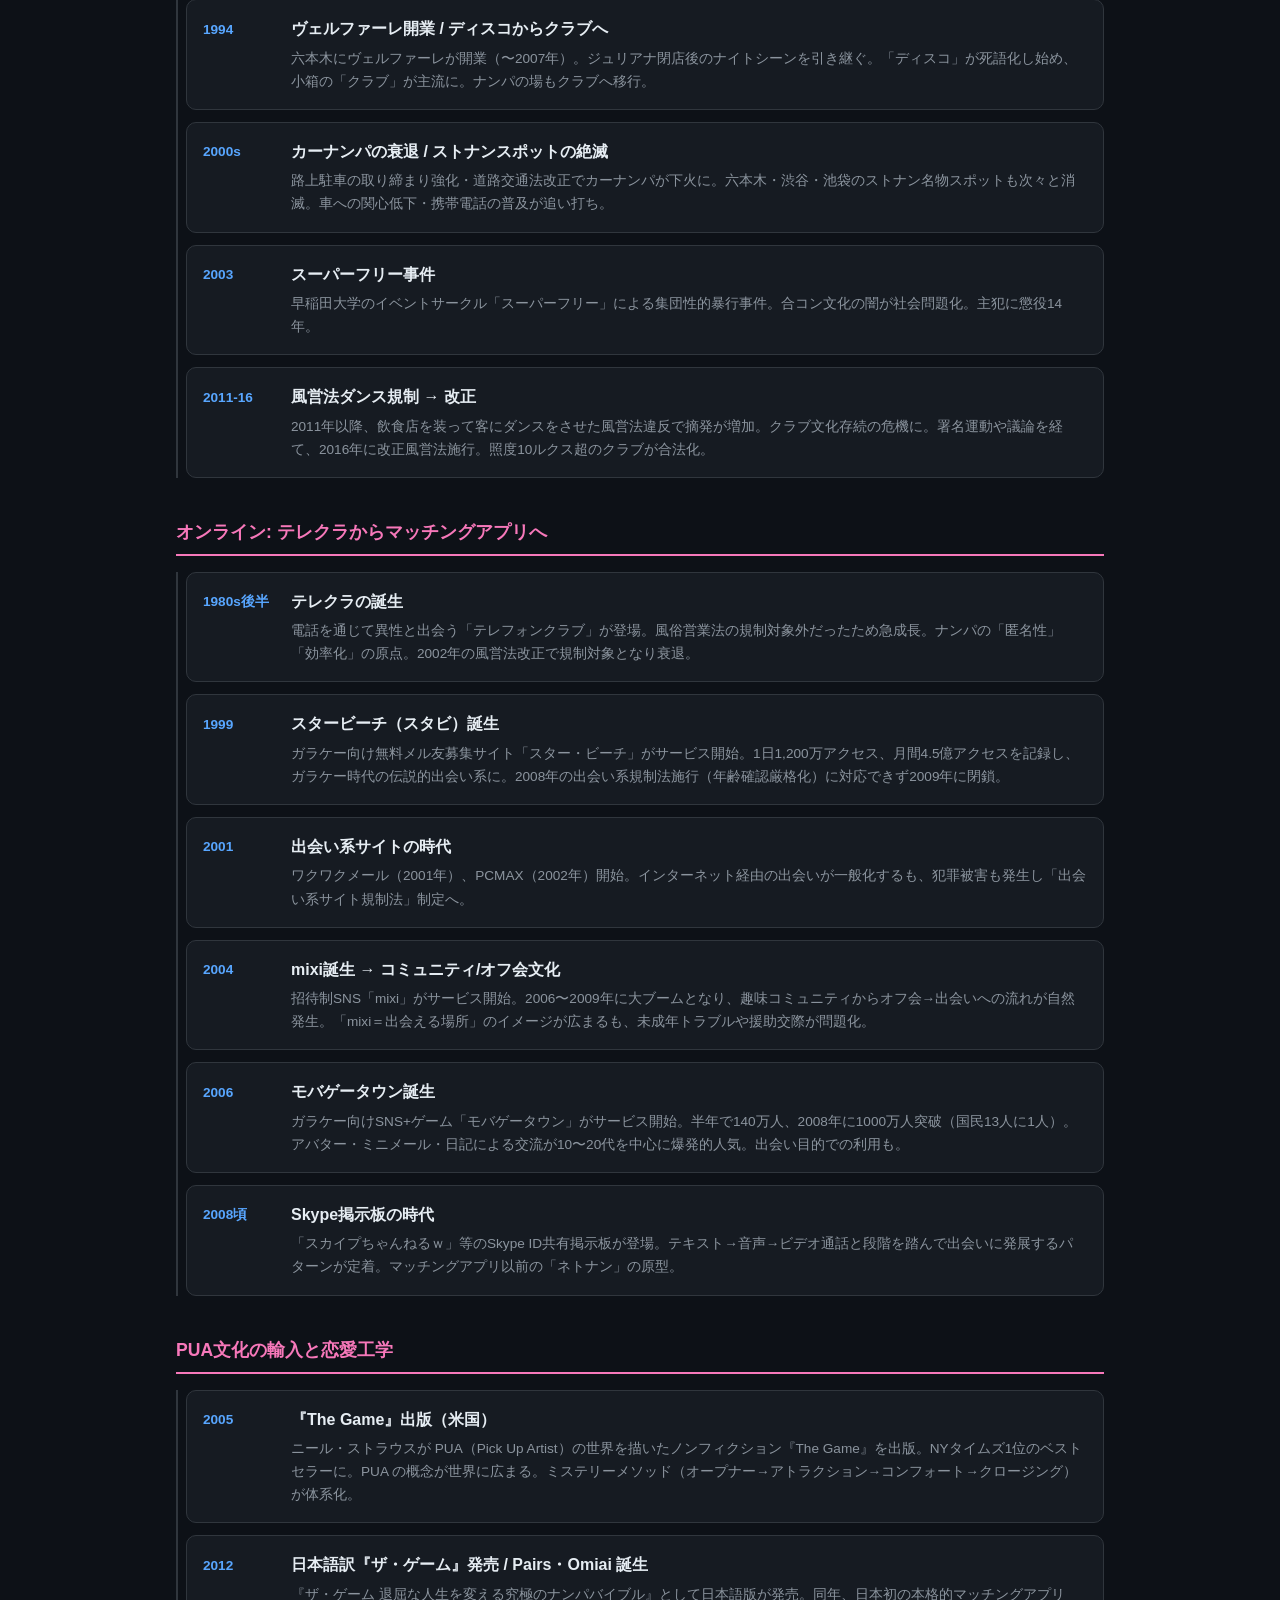
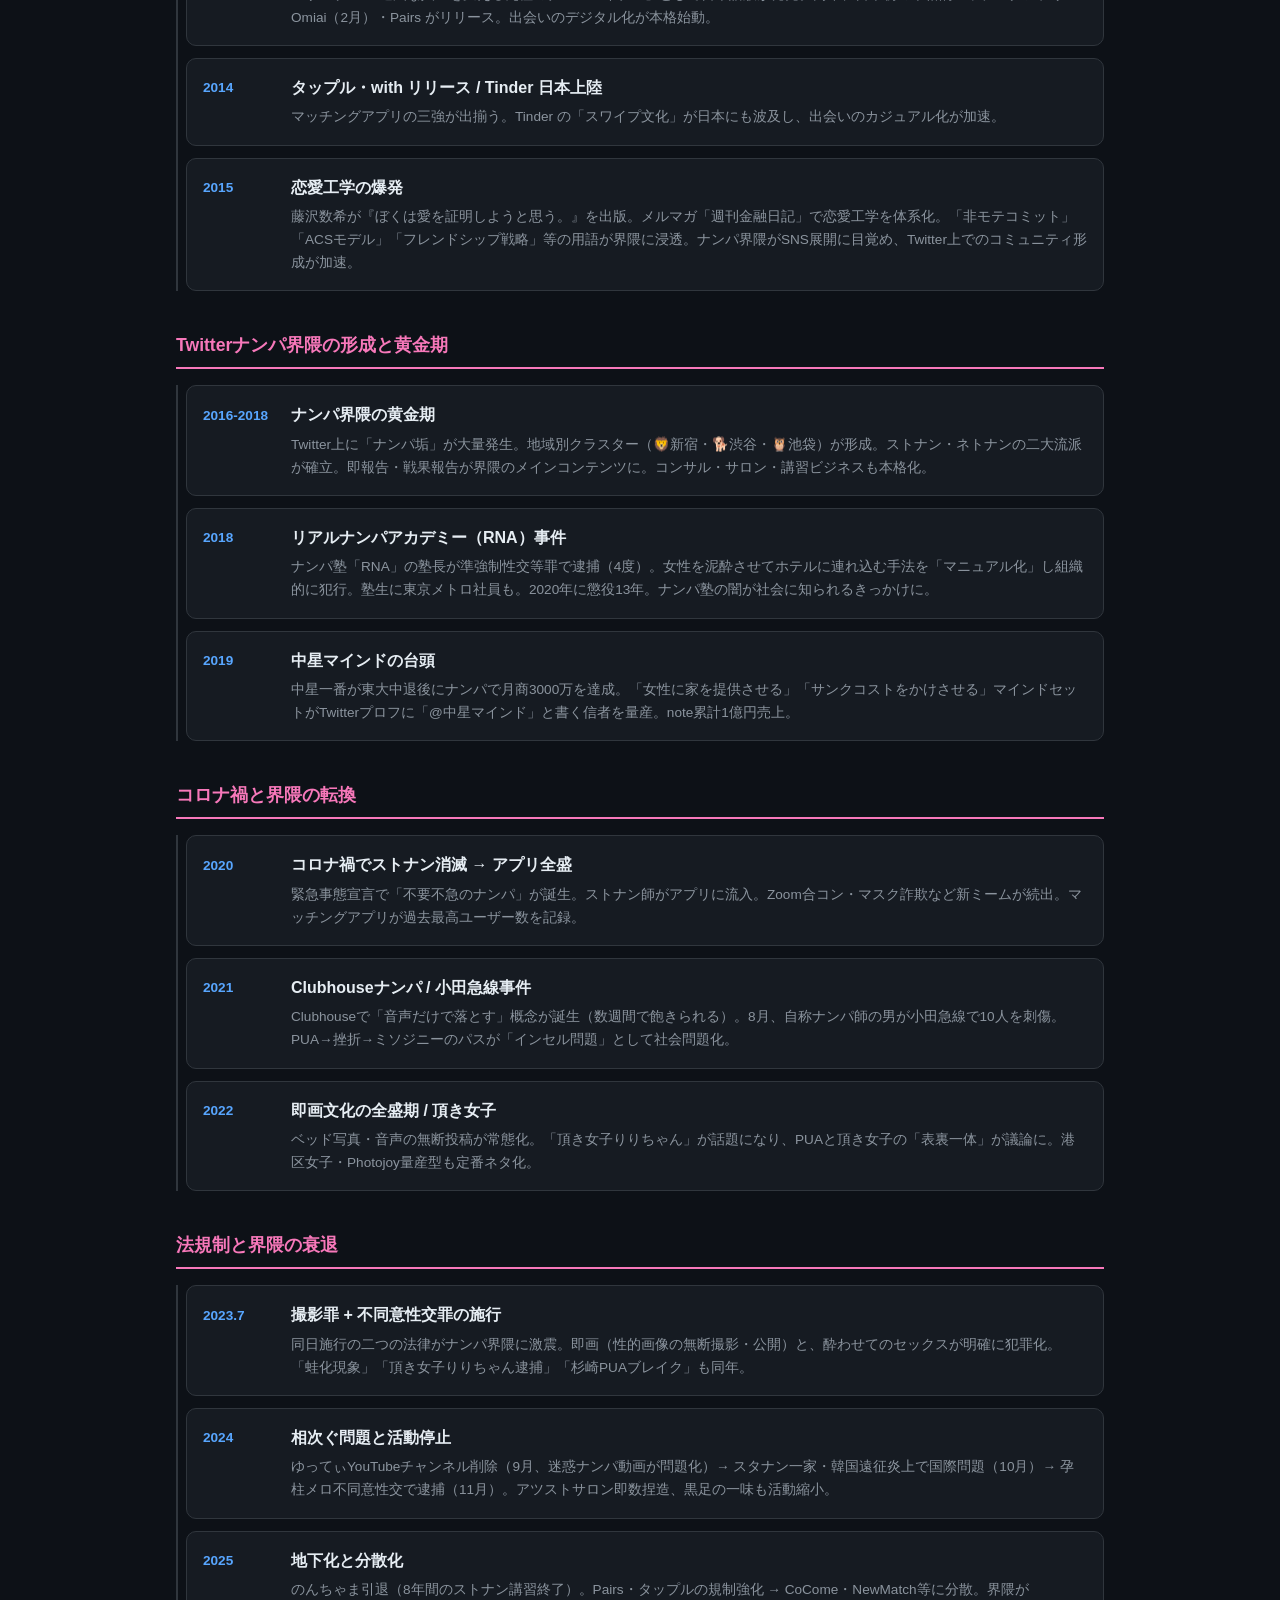
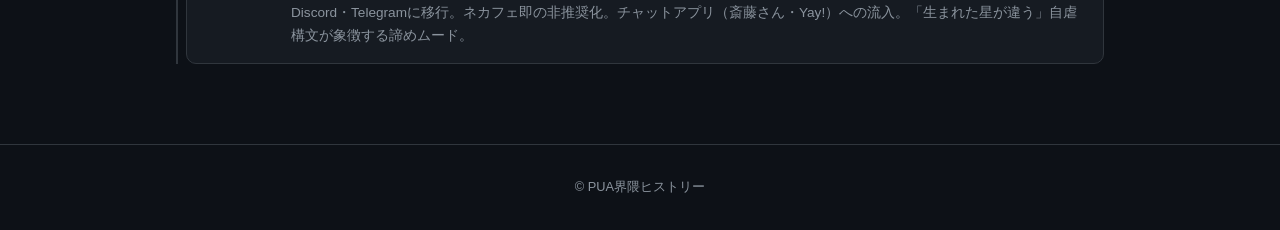
==== commit 7582914e: "ゆってぃの記述を正確化 & 「界隈崩壊」の誇張を修正 - 「YouTube BAN+X凍結」→「YouTubeチャンネル削除（X凍結は未確認）」 - 迷惑ナンパYouTuber問題にゆってぃの名前・詳" ====
--- a/site/history.html
+++ b/site/history.html
@@ -279,8 +279,8 @@
           <div class="history-item">
             <span class="history-year">2024</span>
             <div class="history-content">
-              <strong>界隈崩壊の年</strong>
-              <p>ゆってぃYouTube BAN（9月）→ スタナン一家・韓国遠征炎上で国際問題（10月）→ 孕柱メロ不同意性交で逮捕（11月）。アツストサロン即数捏造、黒足の一味解散。有名ナンパ師が次々と消え「一つの時代の終わり」。</p>
+              <strong>相次ぐ問題と活動停止</strong>
+              <p>ゆってぃYouTubeチャンネル削除（9月、迷惑ナンパ動画が問題化）→ スタナン一家・韓国遠征炎上で国際問題（10月）→ 孕柱メロ不同意性交で逮捕（11月）。アツストサロン即数捏造、黒足の一味も活動縮小。</p>
             </div>
           </div>
           <div class="history-item">
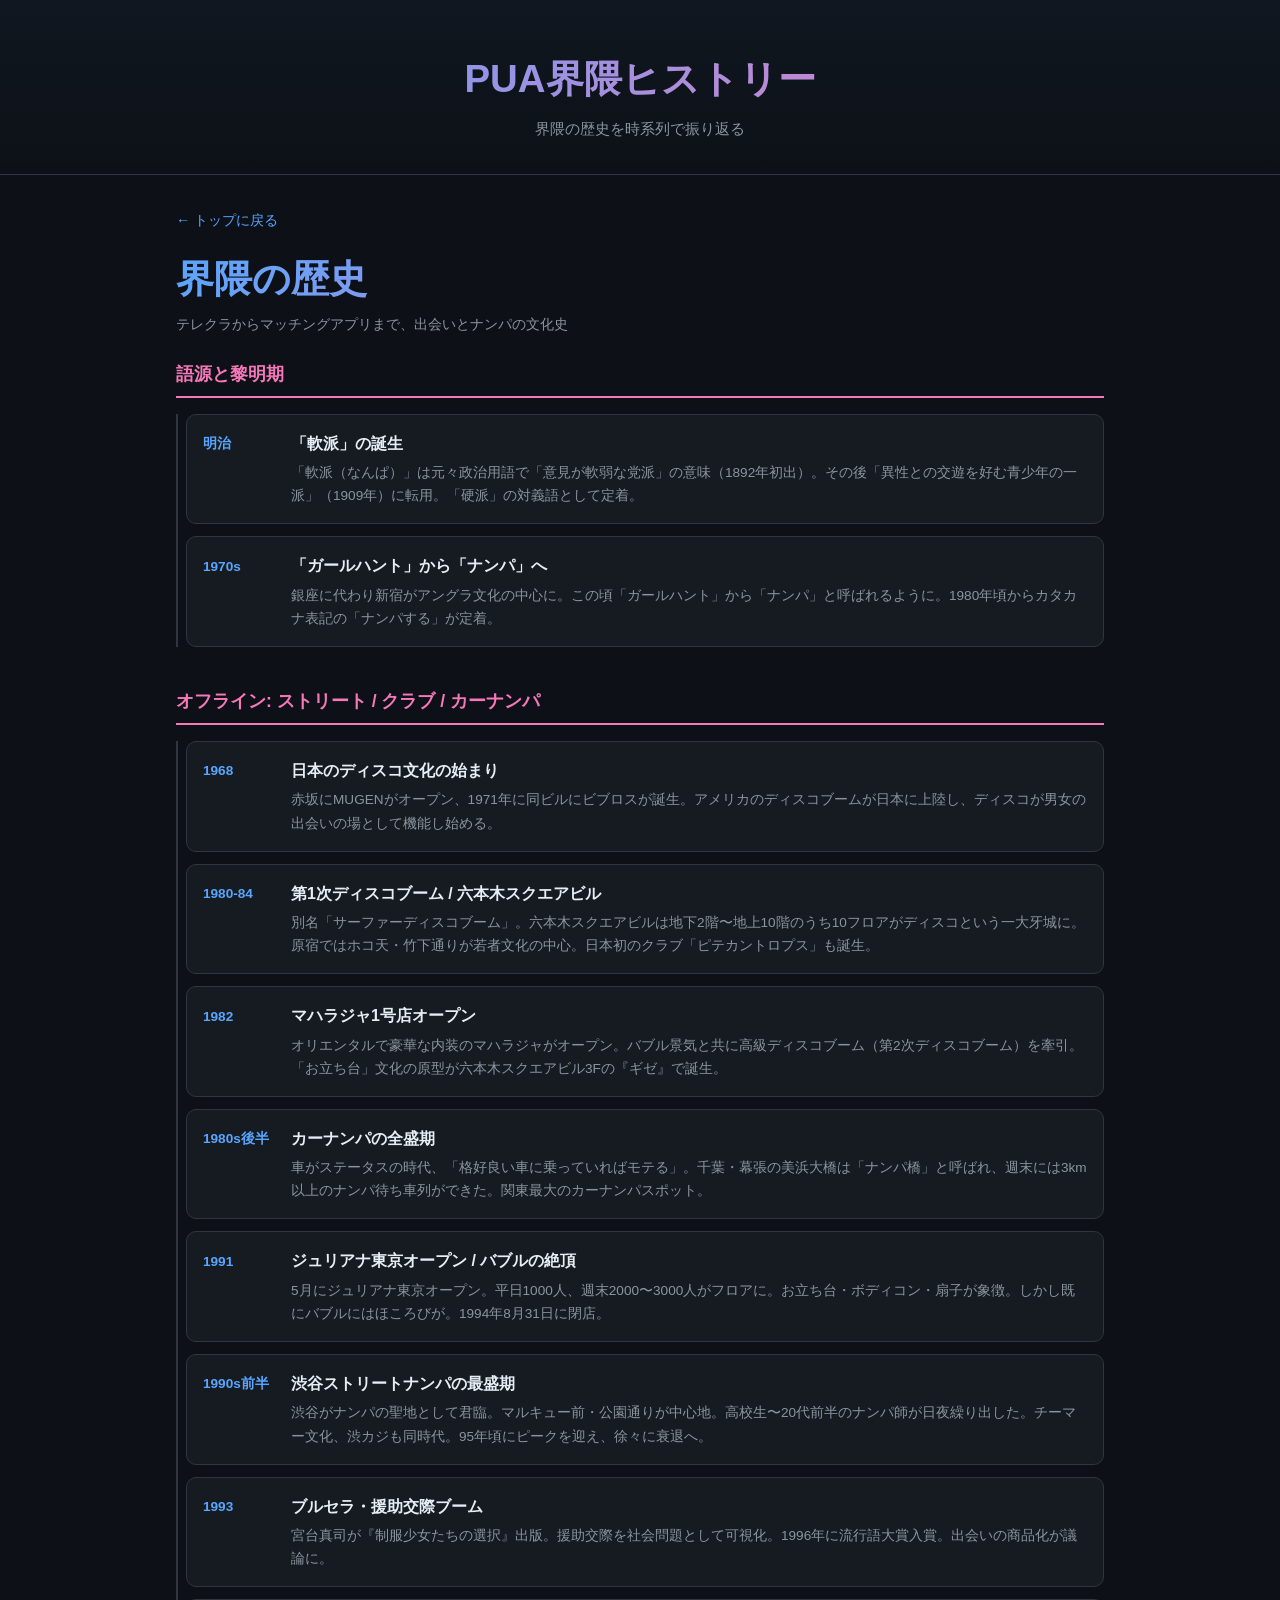
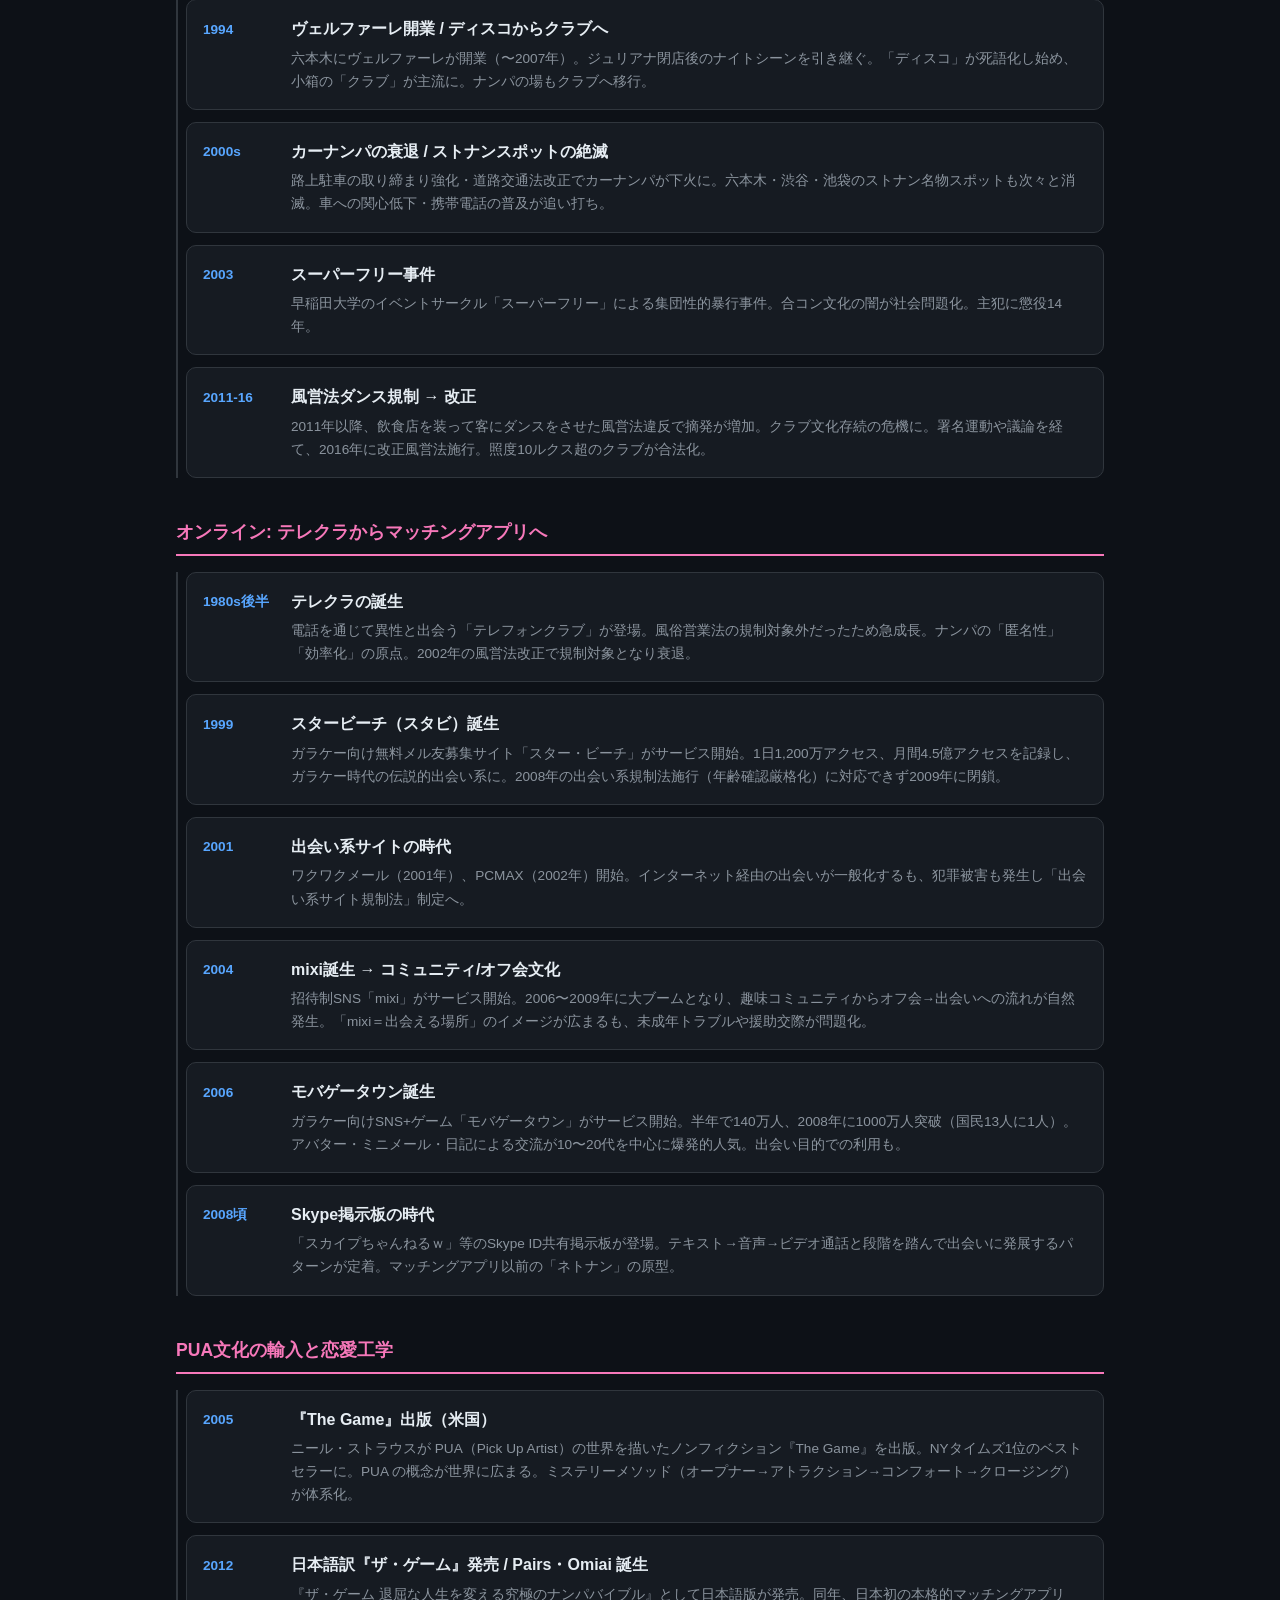
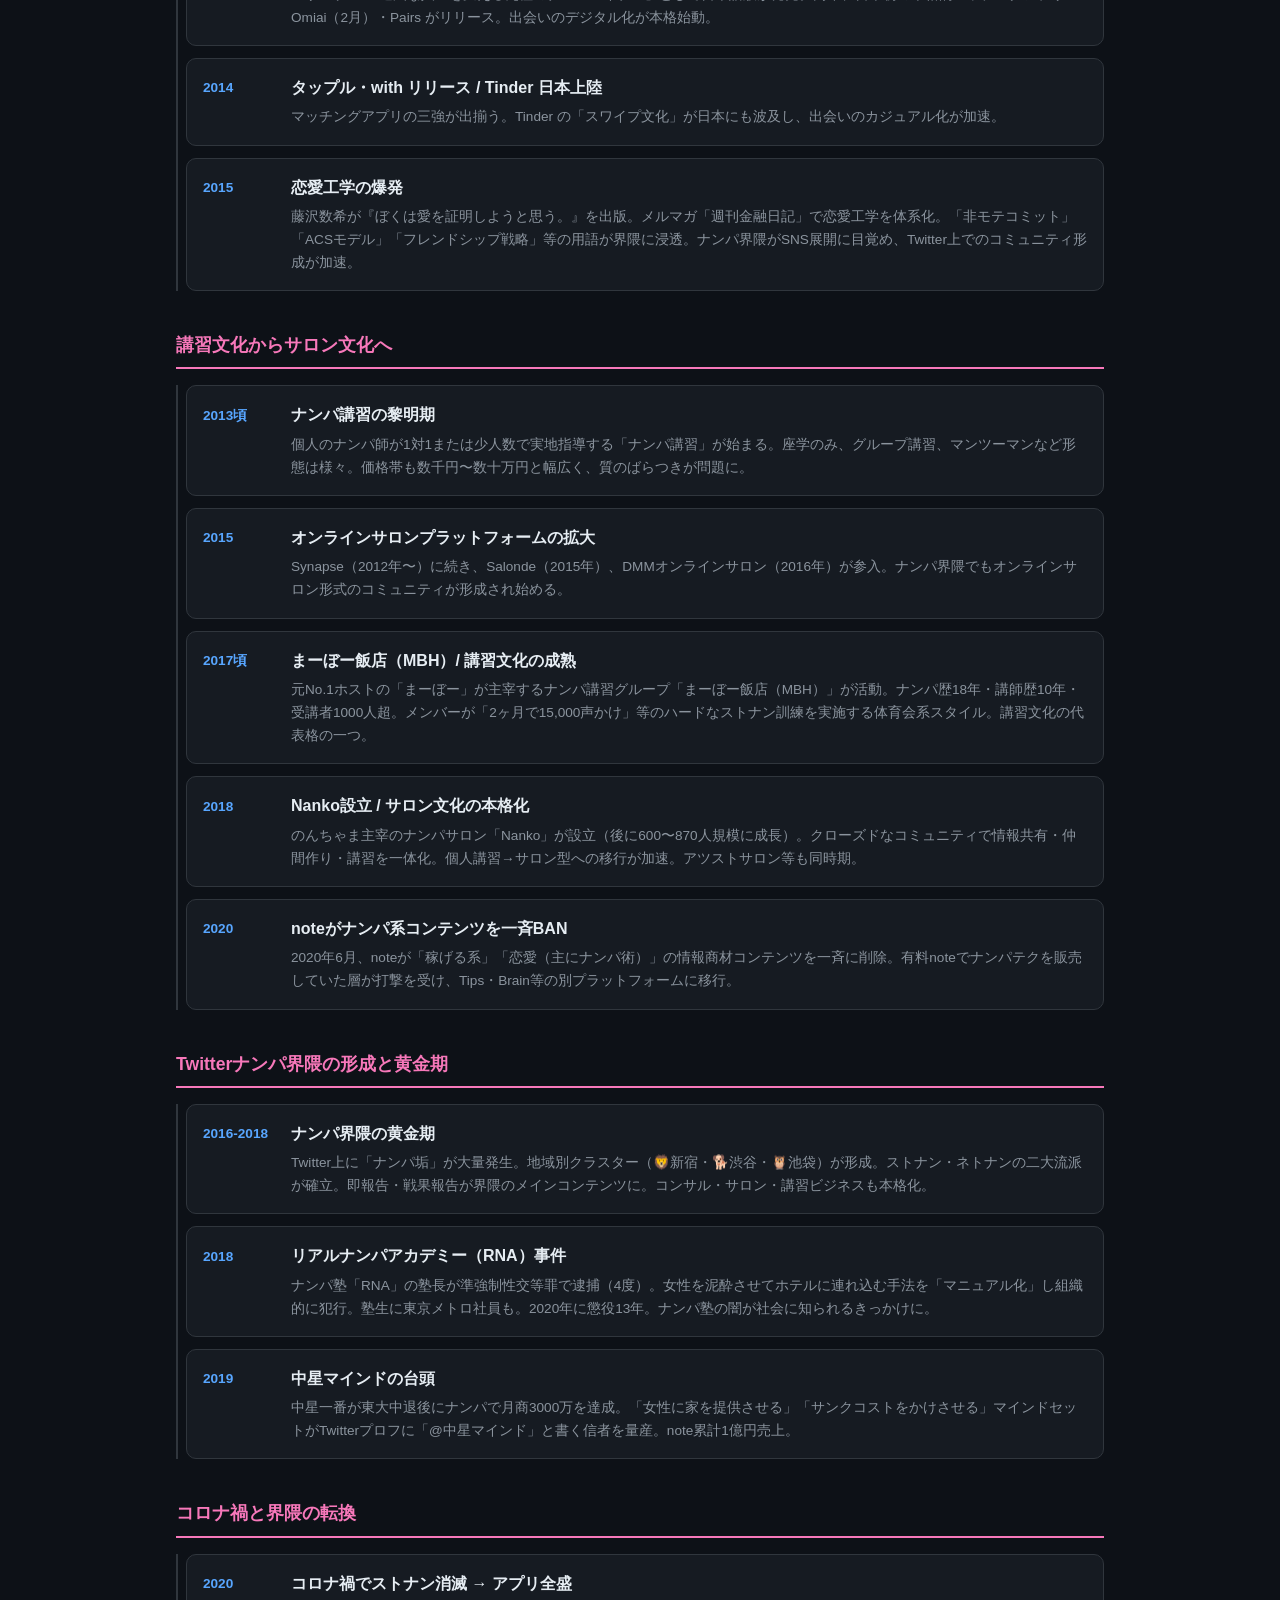
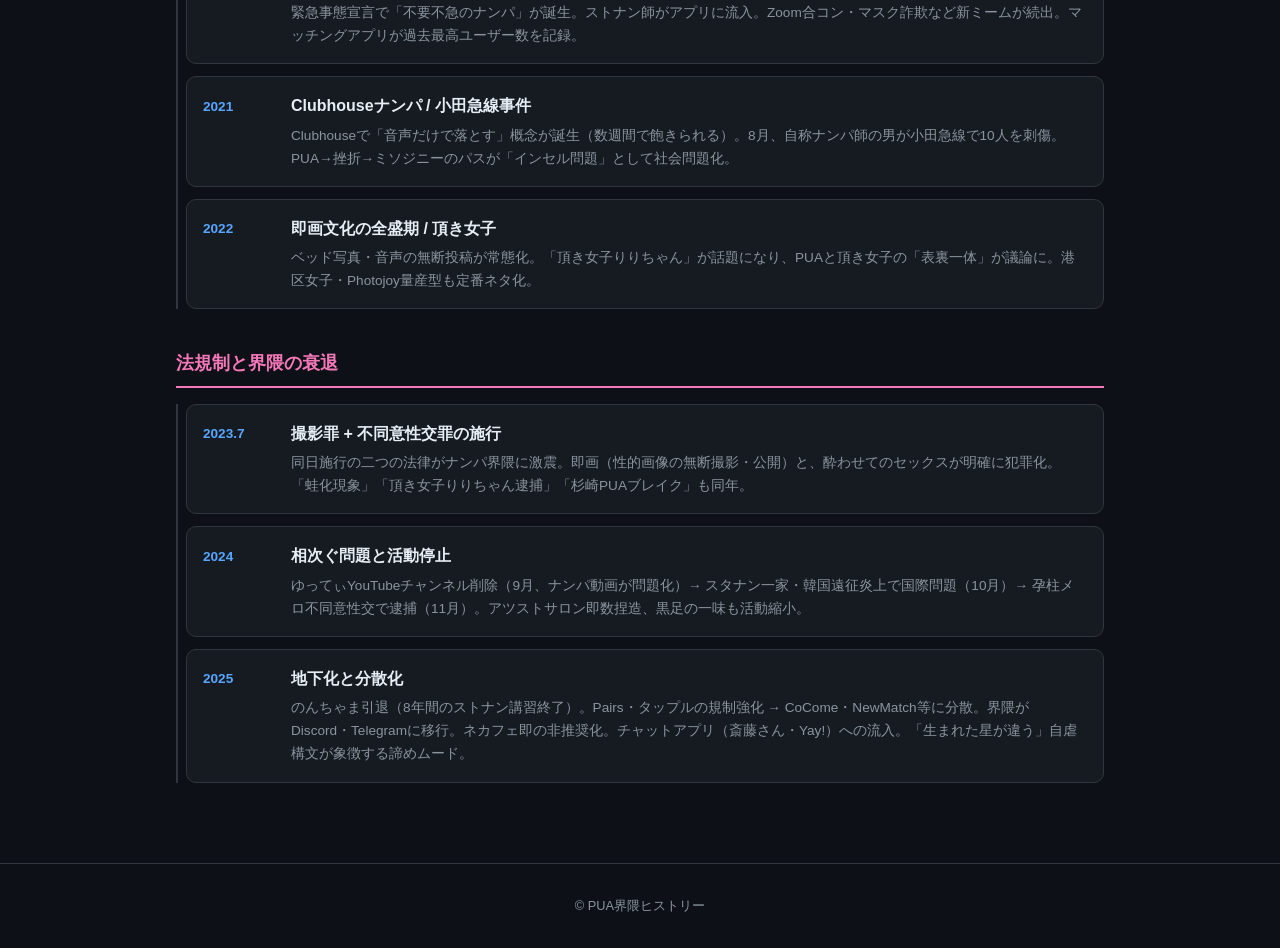
==== commit 81e98980: "歴史ページにまーぼー飯店（MBH）を追加 - 元No.1ホスト・まーぼー主宰のナンパ講習グループ - ナンパ歴18年、講師歴10年、受講者1000人超 - 「2ヶ月で15,000声かけ」等のハードなス" ====
--- a/site/history.html
+++ b/site/history.html
@@ -213,6 +213,47 @@
       </div>
 
       <div class="history-era">
+        <h3 class="history-era-title">講習文化からサロン文化へ</h3>
+        <div class="history-items">
+          <div class="history-item">
+            <span class="history-year">2013頃</span>
+            <div class="history-content">
+              <strong>ナンパ講習の黎明期</strong>
+              <p>個人のナンパ師が1対1または少人数で実地指導する「ナンパ講習」が始まる。座学のみ、グループ講習、マンツーマンなど形態は様々。価格帯も数千円〜数十万円と幅広く、質のばらつきが問題に。</p>
+            </div>
+          </div>
+          <div class="history-item">
+            <span class="history-year">2015</span>
+            <div class="history-content">
+              <strong>オンラインサロンプラットフォームの拡大</strong>
+              <p>Synapse（2012年〜）に続き、Salonde（2015年）、DMMオンラインサロン（2016年）が参入。ナンパ界隈でもオンラインサロン形式のコミュニティが形成され始める。</p>
+            </div>
+          </div>
+          <div class="history-item">
+            <span class="history-year">2017頃</span>
+            <div class="history-content">
+              <strong>まーぼー飯店（MBH）/ 講習文化の成熟</strong>
+              <p>元No.1ホストの「まーぼー」が主宰するナンパ講習グループ「まーぼー飯店（MBH）」が活動。ナンパ歴18年・講師歴10年・受講者1000人超。メンバーが「2ヶ月で15,000声かけ」等のハードなストナン訓練を実施する体育会系スタイル。講習文化の代表格の一つ。</p>
+            </div>
+          </div>
+          <div class="history-item">
+            <span class="history-year">2018</span>
+            <div class="history-content">
+              <strong>Nanko設立 / サロン文化の本格化</strong>
+              <p>のんちゃま主宰のナンパサロン「Nanko」が設立（後に600〜870人規模に成長）。クローズドなコミュニティで情報共有・仲間作り・講習を一体化。個人講習→サロン型への移行が加速。アツストサロン等も同時期。</p>
+            </div>
+          </div>
+          <div class="history-item">
+            <span class="history-year">2020</span>
+            <div class="history-content">
+              <strong>noteがナンパ系コンテンツを一斉BAN</strong>
+              <p>2020年6月、noteが「稼げる系」「恋愛（主にナンパ術）」の情報商材コンテンツを一斉に削除。有料noteでナンパテクを販売していた層が打撃を受け、Tips・Brain等の別プラットフォームに移行。</p>
+            </div>
+          </div>
+        </div>
+      </div>
+
+      <div class="history-era">
         <h3 class="history-era-title">Twitterナンパ界隈の形成と黄金期</h3>
         <div class="history-items">
           <div class="history-item">
@@ -280,7 +321,7 @@
             <span class="history-year">2024</span>
             <div class="history-content">
               <strong>相次ぐ問題と活動停止</strong>
-              <p>ゆってぃYouTubeチャンネル削除（9月、迷惑ナンパ動画が問題化）→ スタナン一家・韓国遠征炎上で国際問題（10月）→ 孕柱メロ不同意性交で逮捕（11月）。アツストサロン即数捏造、黒足の一味も活動縮小。</p>
+              <p>ゆってぃYouTubeチャンネル削除（9月、ナンパ動画が問題化）→ スタナン一家・韓国遠征炎上で国際問題（10月）→ 孕柱メロ不同意性交で逮捕（11月）。アツストサロン即数捏造、黒足の一味も活動縮小。</p>
             </div>
           </div>
           <div class="history-item">
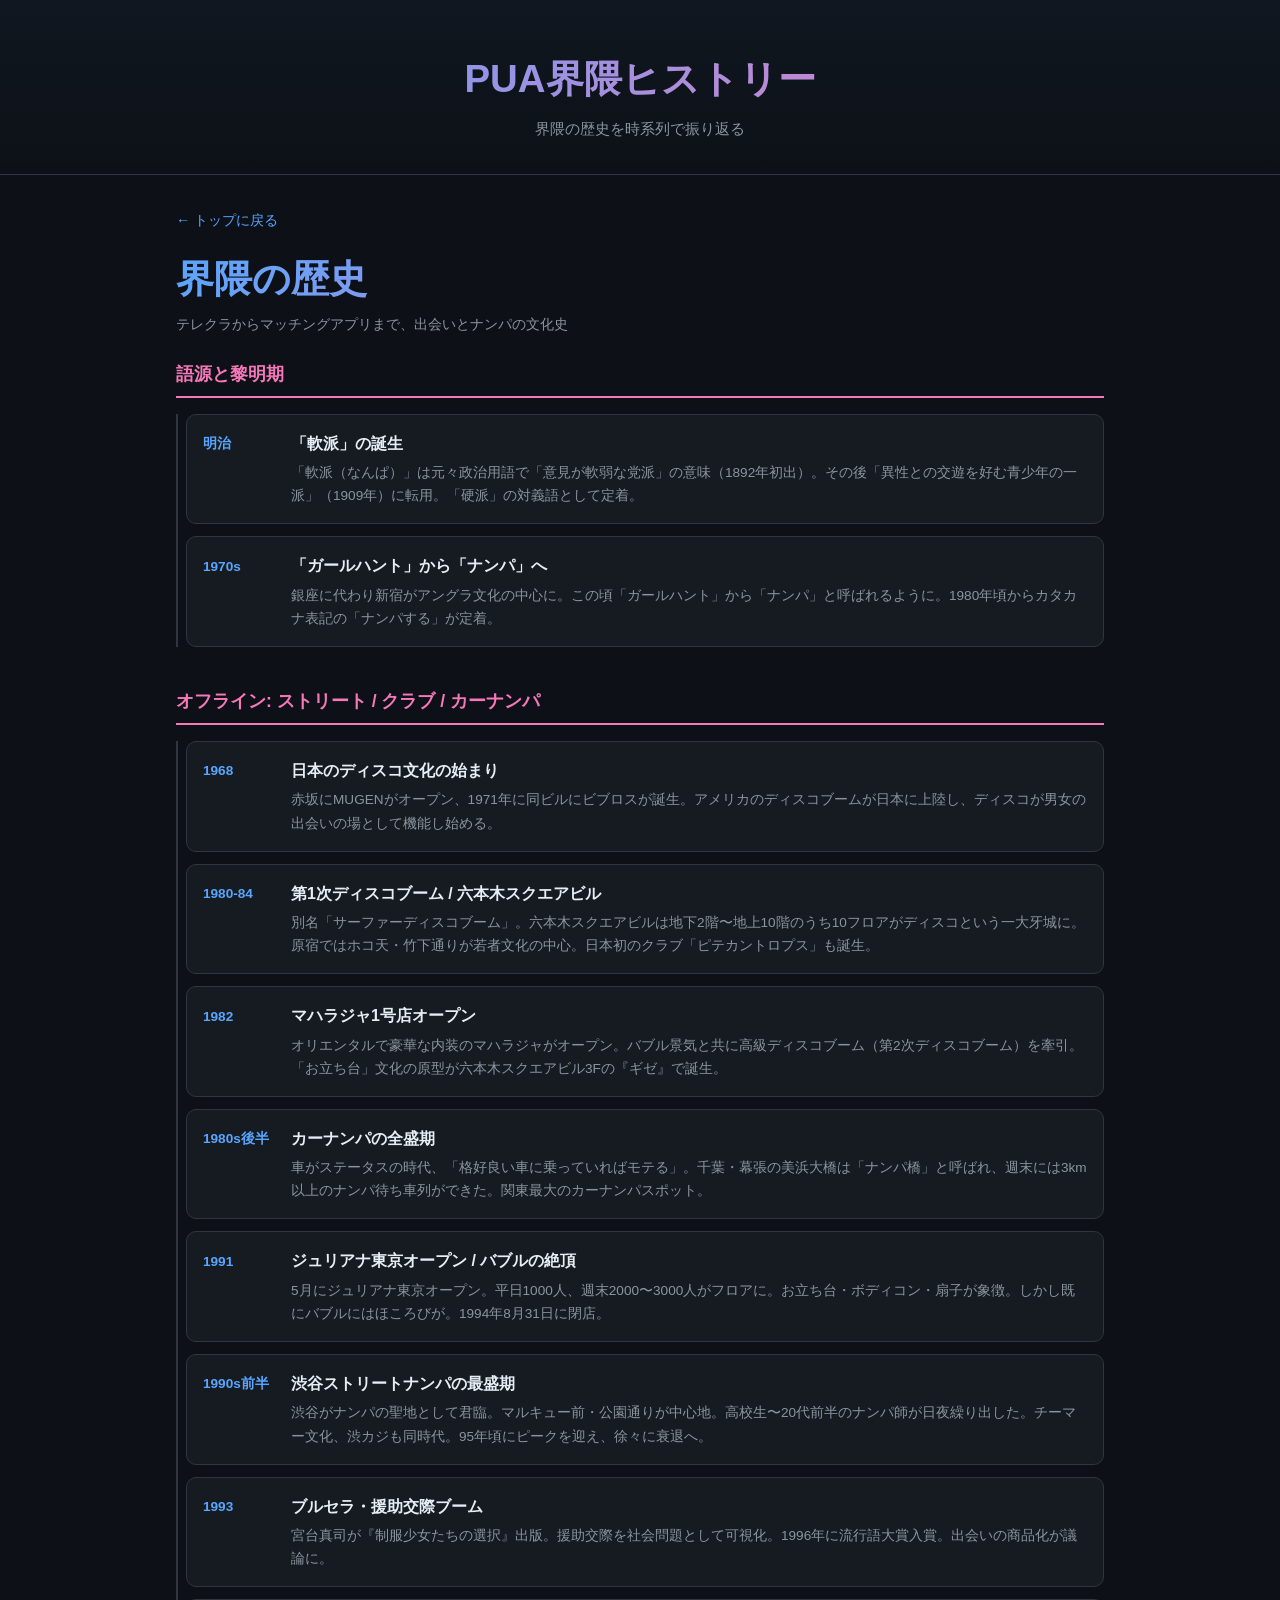
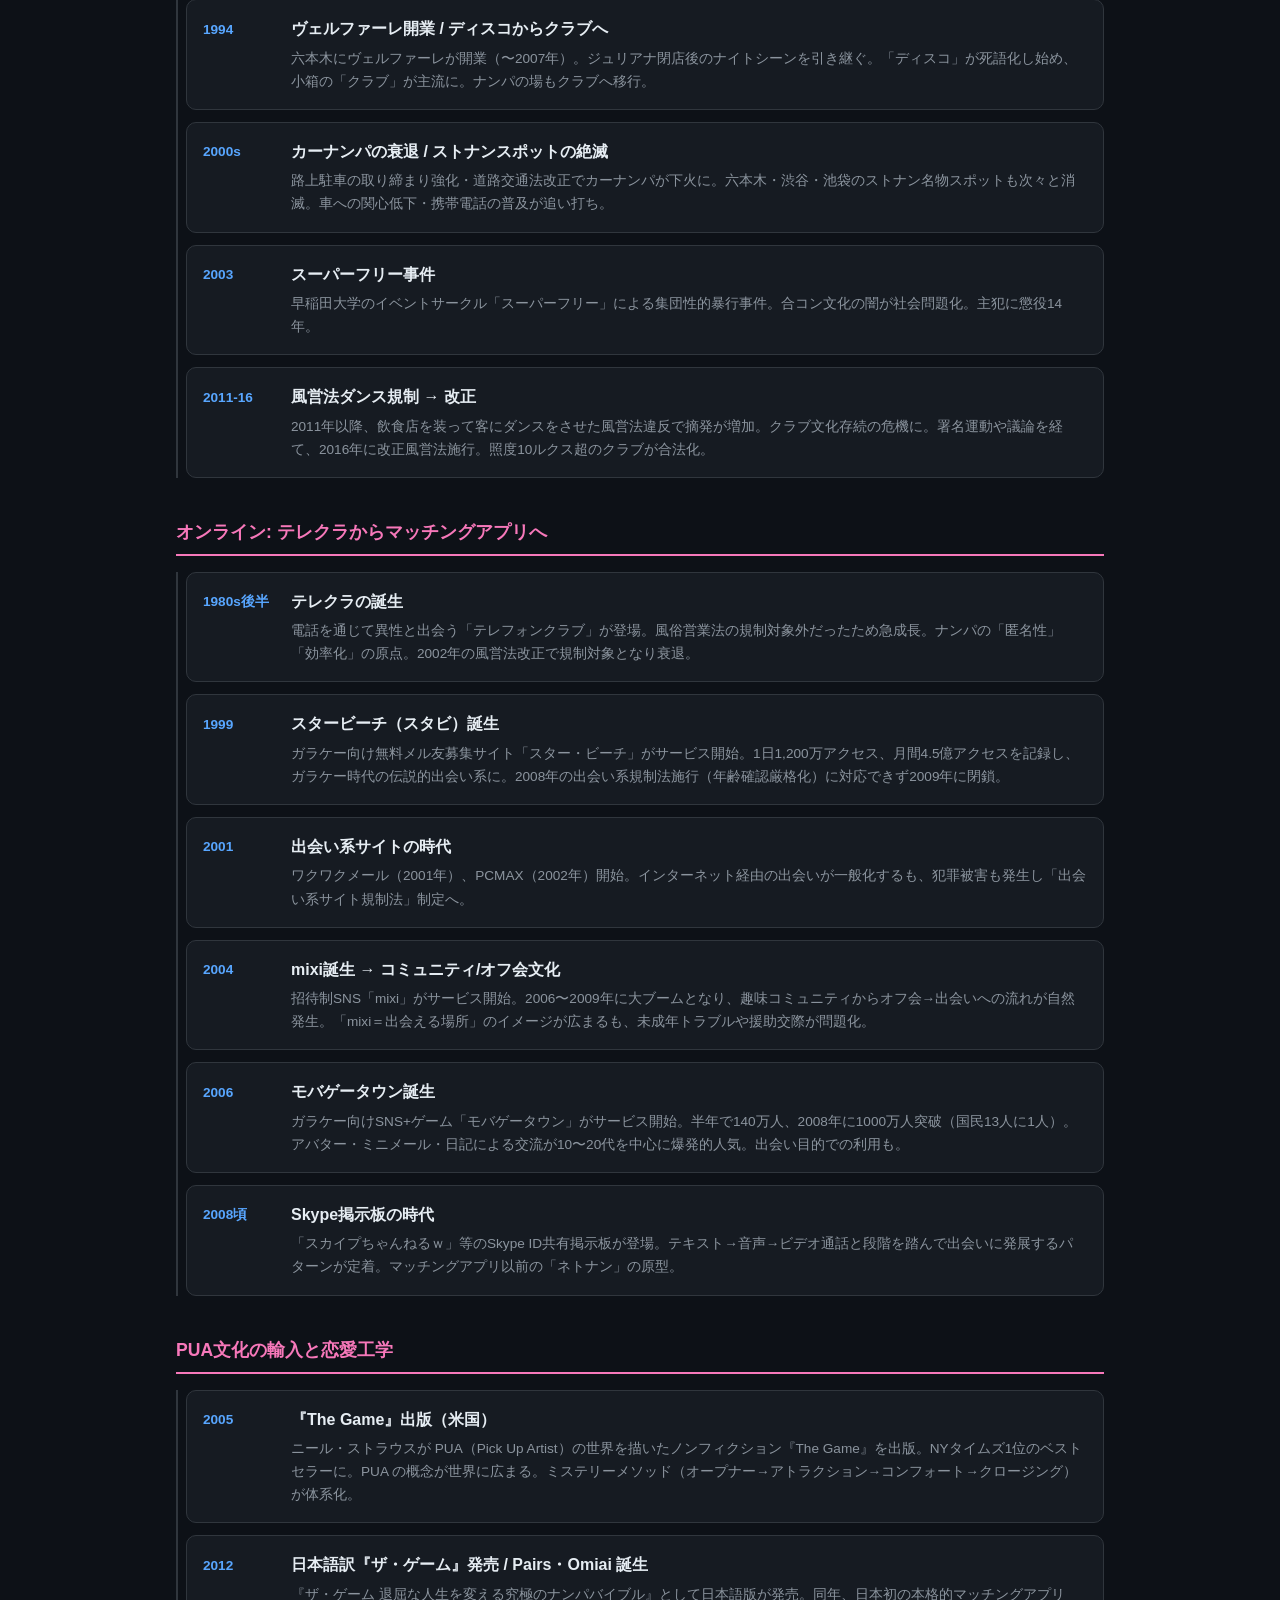
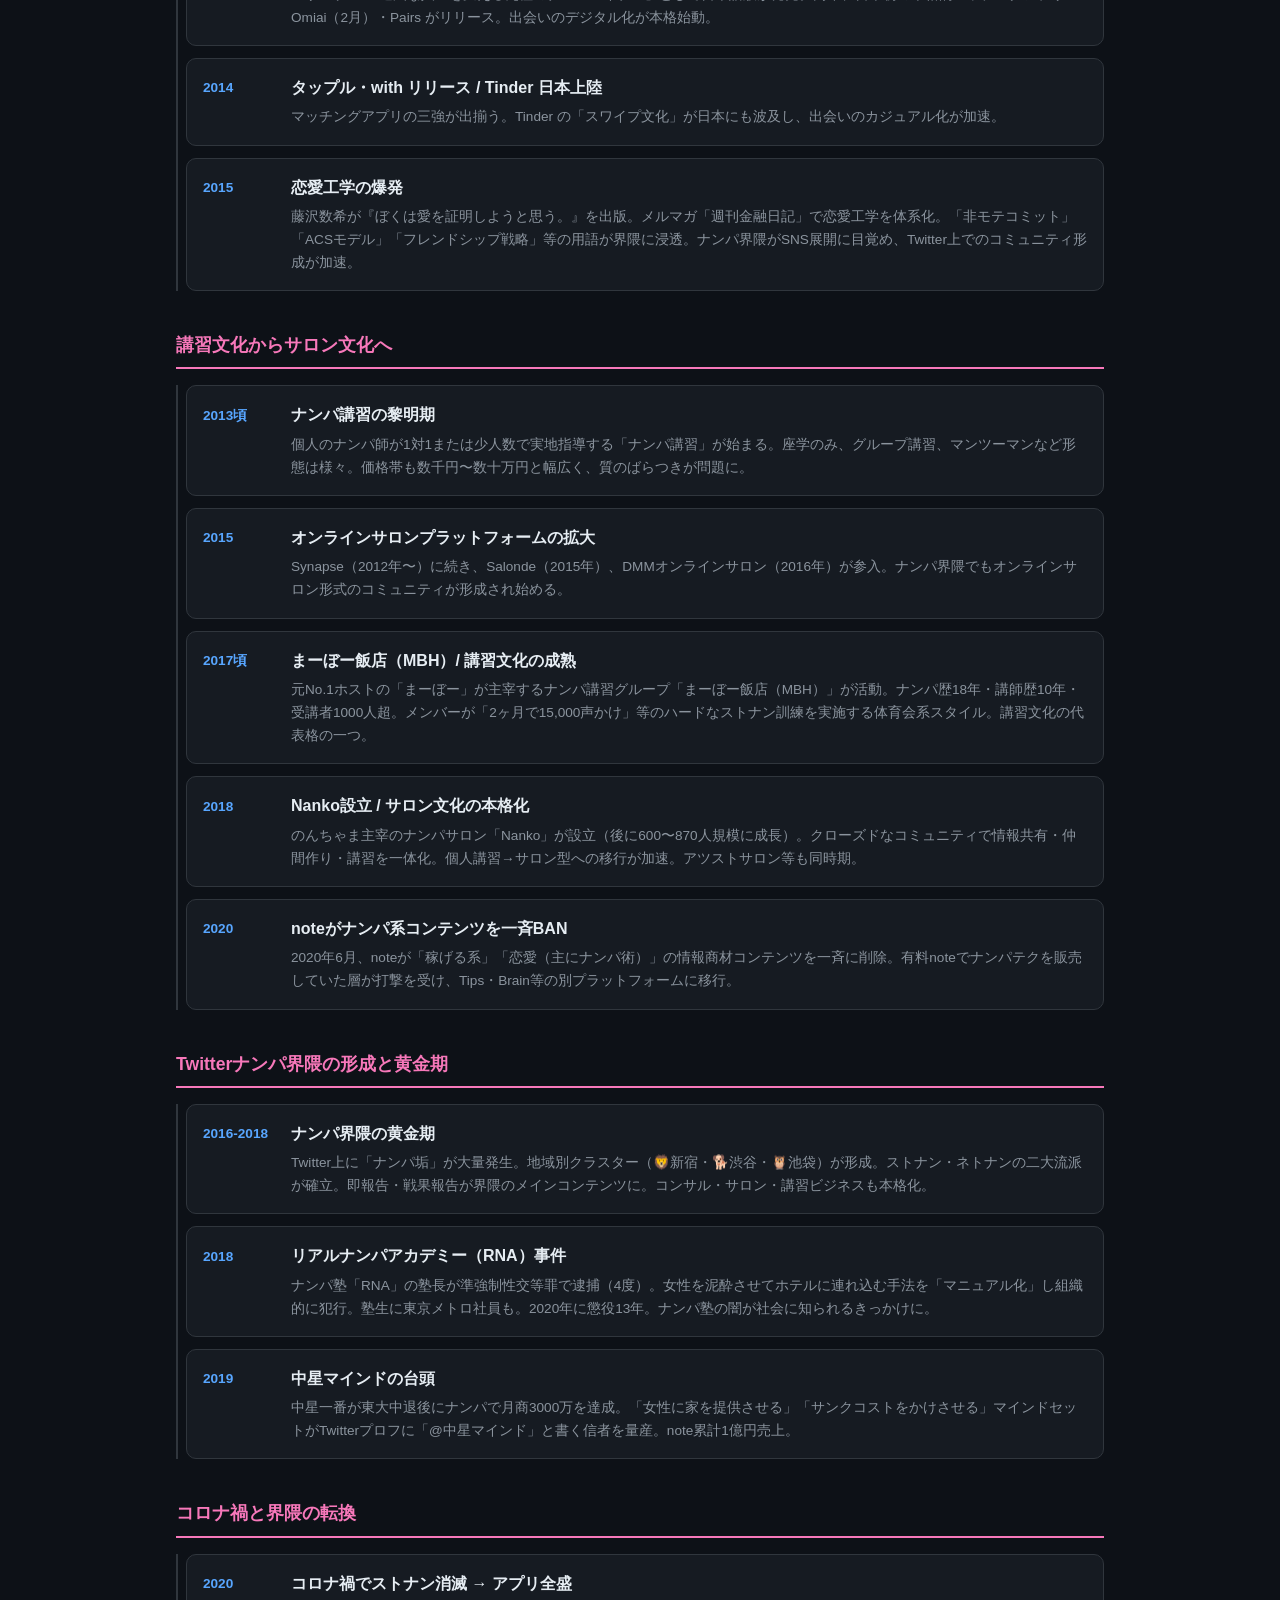
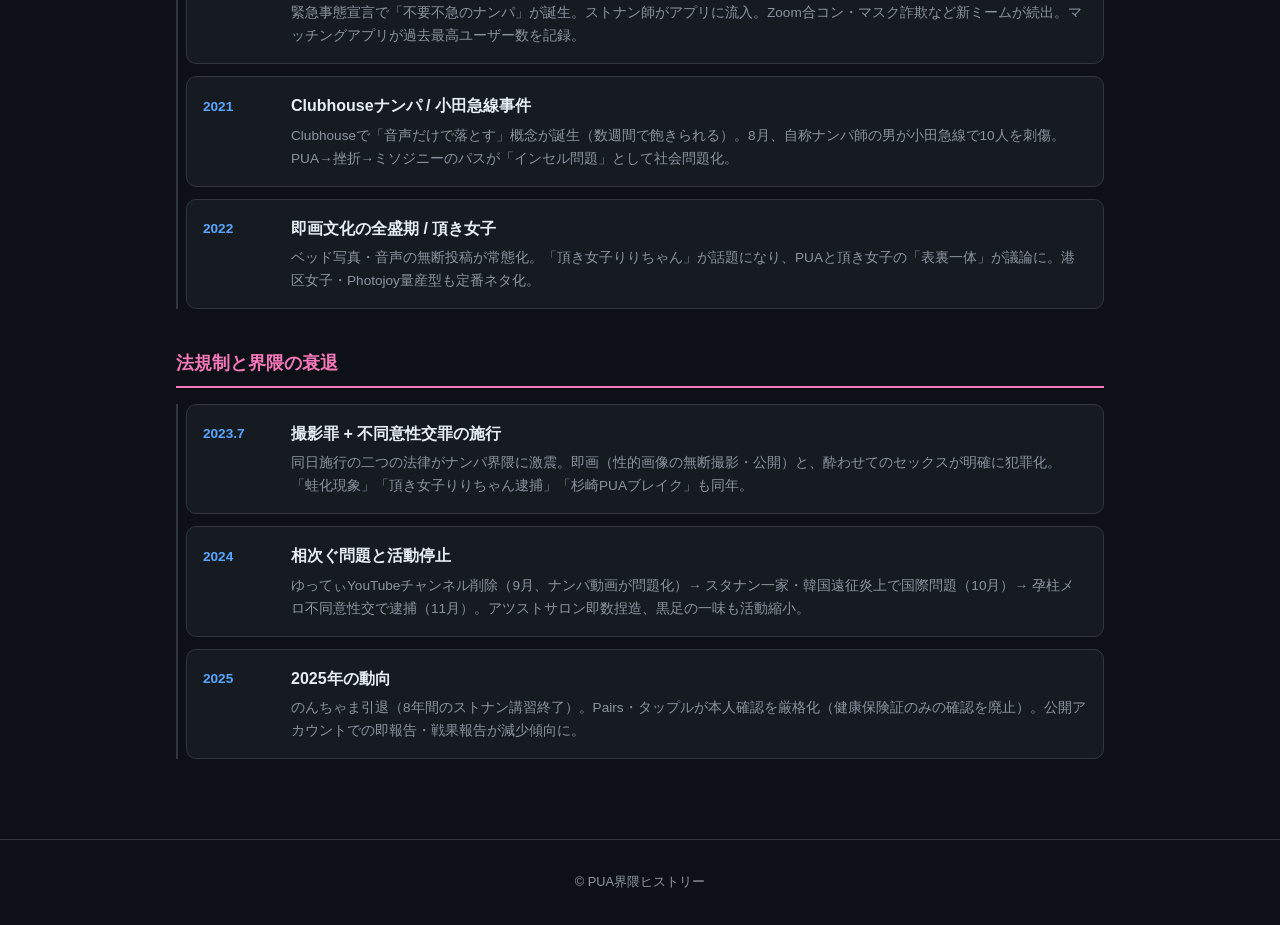
==== commit 65c58efc: "推測で書いたエントリを削除 - 「生まれた星が違う」削除（Web上で証拠なし） - 「チャットアプリ経由のナンパ」削除（2025年の新トレンドではなく以前からの話） - 歴史ページの2025年記述から" ====
--- a/site/history.html
+++ b/site/history.html
@@ -327,8 +327,8 @@
           <div class="history-item">
             <span class="history-year">2025</span>
             <div class="history-content">
-              <strong>地下化と分散化</strong>
-              <p>のんちゃま引退（8年間のストナン講習終了）。Pairs・タップルの規制強化 → CoCome・NewMatch等に分散。界隈がDiscord・Telegramに移行。ネカフェ即の非推奨化。チャットアプリ（斎藤さん・Yay!）への流入。「生まれた星が違う」自虐構文が象徴する諦めムード。</p>
+              <strong>2025年の動向</strong>
+              <p>のんちゃま引退（8年間のストナン講習終了）。Pairs・タップルが本人確認を厳格化（健康保険証のみの確認を廃止）。公開アカウントでの即報告・戦果報告が減少傾向に。</p>
             </div>
           </div>
         </div>
